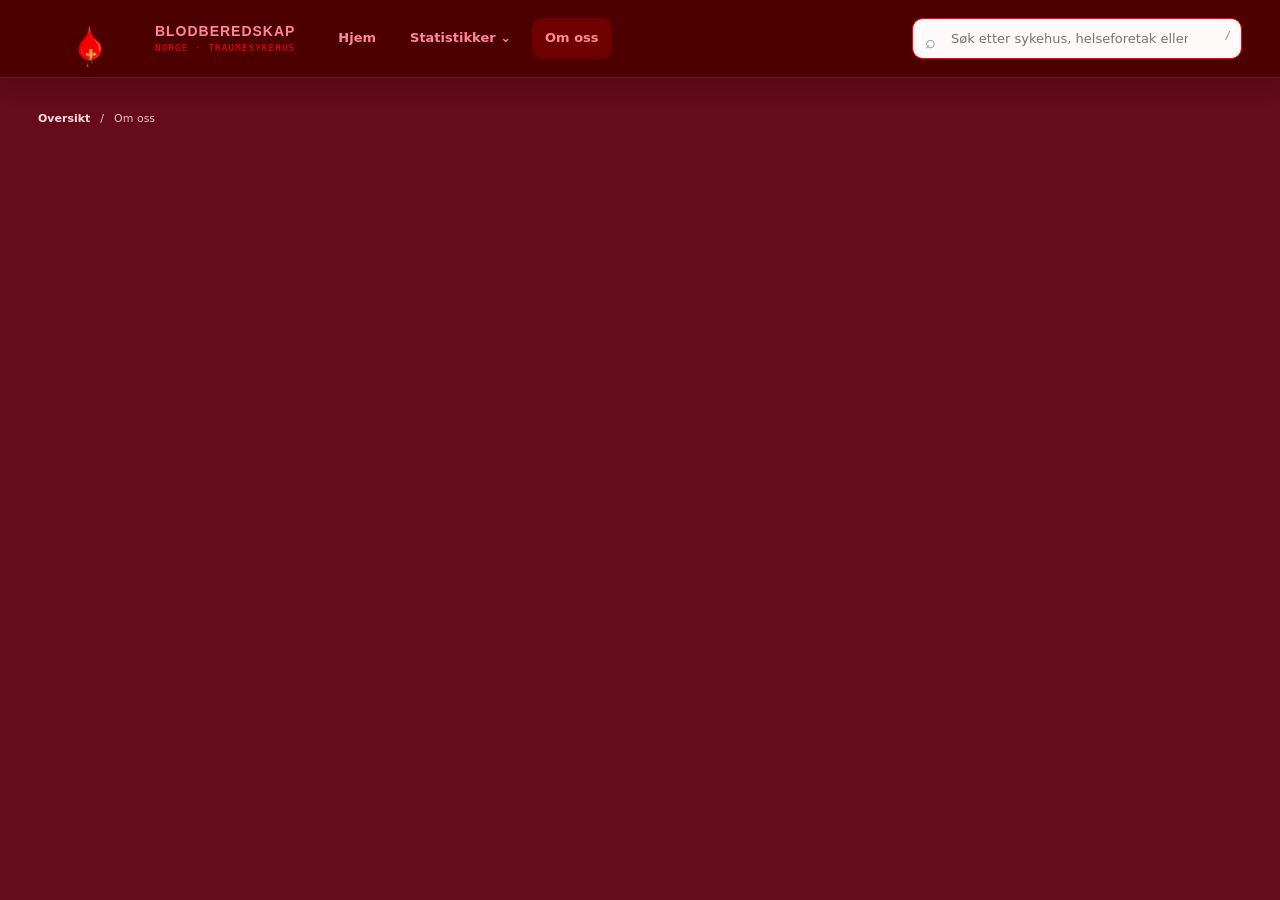
==== about.html @ cb8e4a69 "New dataset format. New dataset entries. Updated dataset values. Removed "local dataset" refrences f" ====
<!doctype html>
<html lang="no">
<head>
  <meta charset="utf-8">
  <meta name="viewport" content="width=device-width, initial-scale=1">
  <meta name="theme-color" content="#31030a">
  <title>Om oss – Blodberedskap Norge</title>
  <link rel="stylesheet" href="./assets/styles.css">
  <link rel="stylesheet" href="./assets/theme-overrides.css">
  <link rel="icon" type="image/png" href="./assets/logo.png">
</head>
<body data-page="about">
  <header id="site-header"></header>
  <main class="page-shell about-shell">
    <div class="breadcrumbs">
      <a href="./">Oversikt</a>
      <span>/</span>
      <span>Om oss</span>
    </div>
    <section class="about-body"></section>
  </main>
  <script src="./assets/app-config.js"></script>
  <script src="./assets/shared-data.js"></script>
  <script src="./assets/common.js"></script>
  <script src="./assets/blood-rain.js"></script>
</body>
</html>
---- assets/styles.css ----
:root {
  color-scheme: light;
  --page-background: #650b1a;
  --banner-background: #4d0000;
  --primary-text-color: #2a171c;
  --card-background: #ffffff;
  --secondary-text-color: #765e63;
  --light-text-color: #ff8799;
  --kpi-note-color: #4c5551;
  --chart-accent-text-color: #640000;
  --muted-on-dark-background: #e7c1c8;
  --accent-color: #a81731;
  --accent-hover-color: #7f1025;
  --accent-soft-background: #ff97af;
  --border-color: #e6cdd2;
  --stable-status-color: #287b5b;
  --stable-status-background: #e7f3ec;
  --warning-status-color: #c68e24;
  --warning-status-background: #fff4d9;
  --critical-status-color: #b51f38;
  --critical-status-background: #fff0f2;
  --surface-shadow: 0 12px 40px rgba(25, 0, 5, 0.12);
  --surface-radius: 20px;
  --map-marker-flash-duration: 20000ms;
  --blood-rain-enabled-background: #bc0000;
  --blood-rain-disabled-background: #7b7f83;
  --banner-divider-color: #5b1c27;
  --banner-shadow: 0 5px 22px rgba(20, 0, 4, 0.22);
  --banner-muted-text-color: #ff0000;
  --banner-hover-background: #6f0000;
  --search-field-background: #fffafa;
  --search-field-border-color: #ff0000;
  --hero-highlight-color: #ff0000;
  --hero-marker-color: #ffb2c0;
  --hero-marker-shadow: 0 0 0 4px rgba(255, 178, 192, 0.16);
  --hero-divider-color: #000000;
  --status-summary-start-background: #fff0f3;
  --status-ready-border-color: #cce4d3;
  --status-ready-background: #edf5ef;
  --status-ready-text-color: #347451;
  --unknown-status-color: #a8b2ad;
  --unknown-status-text-color: #75827b;
  --unknown-status-background: #edf1ee;
  --data-note-background: #fff2f4;
  --data-note-border-color: #e8cbd1;
  --data-note-emphasis-color: #7f1025;
  --minor-info-text-color: #76535b;
  --footer-link-color: #ffdce2;
  --rain-toggle-border-color: #a8a2a4;
  --rain-toggle-active-border-color: #e85b75;
  --rain-toggle-text-color: #ffffff;
  --rain-switch-track-background: rgba(0, 0, 0, 0.24);
  --rain-drop-shadow: drop-shadow(0 4px 5px rgba(30, 0, 5, 0.18));
}
* {
  box-sizing:border-box
}
html {
  scroll-behavior:smooth;
  scroll-padding-top:96px
}
body {
  margin:0;
  background:var(--page-background);
  color:var(--primary-text-color);
  font-family:Inter,ui-sans-serif,system-ui,-apple-system,BlinkMacSystemFont,'Segoe UI',sans-serif;
  font-size:15px;
  line-height:1.55
}
button,input {
  font:inherit
}
button,a {
  -webkit-tap-highlight-color:transparent
}
a {
  color:inherit;
  text-decoration:none
}
button {
  cursor:pointer
}
.page-shell {
  max-width:1500px;
  margin:0 auto;
  padding:32px 38px 48px
}
.site-header {
  height:78px;
  background:rgba(255,255,255,.94);
  border-bottom:1px solid var(--border-color);
  position:sticky;
  top:0;
  z-index:1000;
  backdrop-filter:blur(16px)
}
.nav-inner {
  max-width:1500px;
  height:100%;
  margin:0 auto;
  padding:0 38px;
  display:flex;
  align-items:center;
  gap:30px
}
.brand {
  display:flex;
  align-items:center;
  gap:11px;
  min-width:218px
}
.brand-mark {
  width:37px;
  height:37px;
  display:grid;
  place-items:center;
  background:var(--primary-text-color);
  color:#e9f4ec;
  border-radius:12px;
  font-family:Manrope,sans-serif;
  font-weight:800;
  font-size:20px
}
.brand-name {
  font:800 14px/1.1 Manrope,sans-serif;
  letter-spacing:.07em
}
.brand-sub {
  display:block;
  margin-top:4px;
  color:#81918c;
  font:500 9px/1 ui-monospace,SFMono-Regular,Menlo,monospace;
  letter-spacing:.14em
}
.nav-links {
  display:flex;
  align-items:center;
  gap:8px
}
.nav-link,.nav-button {
  border:0;
  background:transparent;
  color:#536560;
  padding:10px 13px;
  border-radius:10px;
  font-size:13px;
  font-weight:600
}
.nav-link:hover,.nav-button:hover,.nav-link.active {
  background:#edf3ee;
  color:var(--primary-text-color)
}
.nav-dropdown {
  position:relative
}
.nav-menu {
  position:absolute;
  top:calc(100% + 12px);
  left:0;
  width:250px;
  padding:9px;
  background:var(--card-background);
  border:1px solid var(--border-color);
  border-radius:14px;
  box-shadow:var(--surface-shadow);
  z-index:1200
}
.nav-menu a {
  display:flex;
  align-items:center;
  gap:10px;
  padding:10px 11px;
  border-radius:8px;
  font-size:13px;
  color:#42544e
}
.nav-menu a:hover {
  background:#f1f6f1
}
.nav-menu a::before {
  content:'';
  width:6px;
  height:6px;
  border-radius:50%;
  background:#83a493
}
.nav-search-wrap {
  position:relative;
  margin-left:auto;
  width:min(330px,30vw)
}
.nav-search {
  width:100%;
  height:41px;
  border:1px solid var(--border-color);
  border-radius:11px;
  background:#f8faf8;
  padding:0 40px 0 38px;
  outline:none;
  color:var(--primary-text-color);
  font-size:13px
}
.nav-search:focus,.search-input-shell:focus-within {
  border-color:#9db9aa;
  box-shadow:0 0 0 3px rgba(56,125,90,.09)
}
.nav-search-icon {
  position:absolute;
  left:13px;
  top:10px;
  color:#81918c;
  font-size:18px
}
.nav-search-wrap kbd,.search-input-shell kbd {
  position:absolute;
  right:11px;
  top:11px;
  color:#8b9993;
  font:11px ui-monospace,SFMono-Regular,Menlo,monospace
}
.suggestions {
  position:absolute;
  top:calc(100% + 7px);
  left:0;
  right:0;
  background:var(--card-background);
  border:1px solid var(--border-color);
  border-radius:13px;
  box-shadow:0 14px 38px rgba(20,43,42,.13);
  padding:6px;
  z-index:1400;
  max-height:360px;
  overflow:auto
}
.suggestion-item {
  width:100%;
  display:flex;
  text-align:left;
  gap:10px;
  align-items:center;
  border:0;
  background:transparent;
  padding:10px;
  border-radius:9px;
  color:var(--primary-text-color)
}
.suggestion-item:hover,.suggestion-item:focus {
  background:#f0f5f1;
  outline:0
}
.suggestion-icon {
  width:29px;
  height:29px;
  border-radius:9px;
  background:#edf3ee;
  color:#527963;
  display:grid;
  place-items:center;
  flex:none;
  font-size:13px
}
.suggestion-copy {
  display:block;
  min-width:0
}
.suggestion-title {
  display:block;
  font-weight:700;
  font-size:12px
}
.suggestion-sub {
  display:block;
  color:#85918c;
  font-size:11px;
  margin-top:2px
}
.page-shell h1,.page-shell h2,.page-shell h3 {
  font-family:Inter,ui-sans-serif,system-ui,sans-serif;
  letter-spacing:-.035em
}
.hero-row {
  display:flex;
  align-items:flex-end;
  justify-content:space-between;
  gap:28px;
  margin:22px 0 30px
}
.eyebrow {
  display:flex;
  align-items:center;
  gap:8px;
  color:#6f877c;
  font:500 10px/1.2 ui-monospace,SFMono-Regular,Menlo,monospace;
  letter-spacing:.15em
}
.eyebrow-dot {
  width:7px;
  height:7px;
  border-radius:50%;
  background:#3f9874
}
.hero-row h1 {
  font-size:clamp(38px,4vw,56px);
  line-height:1.02;
  font-weight:800;
  margin:14px 0 12px
}
.hero-row h1 em {
  font-style:normal;
  color:#3a8163
}
.hero-copy {
  max-width:620px;
  margin:0;
  color:#71807a;
  font-size:15px;
  line-height:1.7
}
.hero-meta {
  min-width:210px;
  padding:0 0 3px 24px;
  border-left:1px solid var(--border-color);
  margin-bottom:5px
}
.meta-label,.chart-kicker {
  font:500 10px ui-monospace,SFMono-Regular,Menlo,monospace;
  letter-spacing:.12em;
  color:#84938d
}
.status-chip {
  display:inline-flex;
  align-items:center;
  gap:8px;
  border:1px solid #eadcb9;
  background:#fff9ea;
  border-radius:999px;
  padding:7px 11px;
  color:#8d6a20;
  font-size:11px;
  font-weight:700;
  margin:9px 0 6px
}
.status-chip.ready {
  background:#eaf5ed;
  color:#347451;
  border-color:#cce4d3
}
.status-dot {
  width:7px;
  height:7px;
  border-radius:50%;
  background:currentColor
}
.meta-small {
  font-size:10px;
  color:#93a099
}
.kpi-grid {
  display: grid;
  grid-template-columns: repeat(3 ,1fr);
  grid-auto-rows: minmax(min-content, max-content); 
  row-gap: 15px;
  column-gap: 15px;
  margin: 0 0 30px
}
.kpi-card {
  display: flex;
  flex-direction: column;
  background:var(--card-background);
  border:1px solid var(--border-color);
  border-radius:15px;
  padding:17px 19px;
  min-height: max-content;
  height: auto;
  box-shadow:0 3px 16px rgba(31,65,52,.025)
}
.kpi-label {
  font-size:11px;
  font-weight:600;
  color:#74827c
}
.kpi-value {
  font:800 28px/1.3 Manrope,sans-serif;
  letter-spacing:-.04em;
  margin-top:6px;
  white-space: pre-wrap;
  color:var(--primary-text-color)
}
.kpi-note {
  font-size:10px;
  color: var(--kpi-note-color);
  margin-top: auto;
}
.content-grid {
  display:grid;
  grid-template-columns:minmax(0,1.23fr) minmax(390px,.9fr);
  align-items:start;
  gap:22px
}
.dashboard-content {
  min-width:0
}
.section-heading {
  display:flex;
  justify-content:space-between;
  align-items:end;
  gap:16px;
  margin:5px 0 16px
}
.section-heading h2,.map-head h2 {
  font-size:22px;
  font-weight:800;
  margin:7px 0 0
}
.section-note {
  max-width:280px;
  color:#89958f;
  font-size:11px;
  line-height:1.5;
  text-align:right
}
.chart-card {
  background:var(--card-background);
  border:1px solid var(--border-color);
  border-radius:17px;
  padding:20px 22px 17px;
  margin:0 0 14px;
  scroll-margin-top:95px;
  box-shadow:0 3px 14px rgba(28,56,47,.025)
}
.chart-heading {
  display:flex;
  align-items:start;
  justify-content:space-between;
  gap:14px;
  margin-bottom:12px
}
.chart-heading h3 {
  font-size:17px;
  font-weight:800;
  margin:5px 0 3px
}
.chart-heading p {
  font-size:11px;
  color:#89958f;
  margin:0
}
.chart-unit {
  font:500 9px ui-monospace,SFMono-Regular,Menlo,monospace;
  letter-spacing:.1em;
  color: var(--chart-accent-text-color);
  background:#f3f6f3;
  padding:7px 9px;
  border-radius:7px;
  white-space:nowrap
}
.chart-wrap {
  height:215px;
  position:relative
}
.chart-wrap canvas {
  width:100%!important;
  height:100%!important
}
.chart-empty {
  display:none;
  position:absolute;
  inset:0;
  align-items:center;
  justify-content:center;
  flex-direction:column;
  gap:7px;
  color:#96a19b;
  font-size:12px;
  text-align:center;
  padding:30px
}
.chart-empty::before {
  content:'↗';
  font-size:20px;
  color:#b4c2b9
}
.chart-empty.visible {
  display:flex
}
.chart-footnote,.data-note,.source-line {
  font-size:10px;
  color:#8d9a93;
  margin-top:10px
}
.data-note {
  background:#eef3ef;
  border-radius:12px;
  padding:14px 16px;
  margin:16px 0;
  color:#687970;
  line-height:1.6
}
.data-note strong {
  color:#40584d
}
.map-sidebar {
  position:sticky;
  top:96px;
  min-width:0
}
.map-card {
  background:var(--card-background);
  border:1px solid var(--border-color);
  border-radius:18px;
  padding:18px;
  box-shadow:var(--surface-shadow)
}
.map-head {
  display:flex;
  align-items:start;
  justify-content:space-between;
  gap:8px
}
.map-head h2 {
  font-size:20px
}
.map-head p {
  margin:4px 0 0;
  color:#8a9690;
  font-size:11px
}
.hospital-count {
  display:flex;
  align-items:baseline;
  gap:5px;
  padding:7px 10px;
  background:#f0f5f1;
  border-radius:10px;
  color:#567164
}
.hospital-count strong {
  font:800 19px Manrope,sans-serif
}
.hospital-count small {
  font-size:9px;
  color: var(--chart-accent-text-color)
}
.map-search-wrap {
  position:relative;
  margin:15px 0 12px
}
.search-input-shell {
  height:43px;
  display:flex;
  align-items:center;
  position:relative;
  border:1px solid var(--border-color);
  border-radius:11px;
  background:#fbfcfb
}
.search-icon {
  font-size:20px;
  color:#899990;
  margin-left:12px;
  line-height:1
}
.search-input-shell input {
  width:100%;
  height:100%;
  outline:0;
  border:0;
  background:transparent;
  padding:0 36px 0 9px;
  color:var(--primary-text-color);
  font-size:12px
}
.search-input-shell kbd {
  top:13px
}
.map-suggestions {
  top:calc(100% + 5px)
}
.norway-map {
  width:100%;
  height:540px;
  border-radius:12px;
  overflow:hidden;
  background:#e5ebe6;
  z-index:1
}
.leaflet-container {
  font-family:Inter,ui-sans-serif,system-ui,sans-serif
}
.leaflet-control-attribution {
  font-size:8px!important
}
.leaflet-popup-content-wrapper {
  border-radius:13px!important;
  box-shadow:0 12px 30px rgba(22,47,39,.2)!important
}
.leaflet-popup-content {
  margin:14px 16px!important;
  min-width:220px
}
.popup-tag {
  font:500 9px ui-monospace,SFMono-Regular,Menlo,monospace;
  letter-spacing:.1em;
  color:#7c8c83;
  text-transform:uppercase
}
.popup-title {
  font:800 16px Manrope,sans-serif;
  margin:4px 0 2px
}
.popup-sub {
  font-size:10px;
  color:#89958f;
  margin-bottom:10px
}
.popup-stats {
  display:grid;
  grid-template-columns:1fr 1fr;
  gap:7px;
  margin:10px 0
}
.popup-stat {
  background:#f4f7f4;
  border-radius:8px;
  padding:7px
}
.popup-stat b {
  display:block;
  font:700 13px Manrope,sans-serif
}
.popup-stat span {
  display:block;
  font-size:9px;
  color:#839189;
  margin-top:2px
}
.popup-status {
  font-size:10px;
  color:#66776d;
  border-top:1px solid #edf0ec;
  padding-top:8px;
  margin-top:7px
}
.popup-demo {
  color:#ac7c23;
  font-size:9px;
  margin:7px 0
}
.popup-view {
  width:100%;
  height:35px;
  border:0;
  border-radius:8px;
  background:var(--primary-text-color);
  color:white;
  font-size:11px;
  font-weight:700;
  margin-top:10px
}
.popup-view:hover {
  background:#26564a
}
.map-legend {
  display:flex;
  flex-wrap:wrap;
  gap:9px 13px;
  margin:14px 0 4px
}
.map-legend span {
  display:flex;
  align-items:center;
  gap:6px;
  color:#75837c;
  font-size:9px
}
.legend-dot {
  width:8px;
  height:8px;
  border-radius:50%;
  display:inline-block
}
.legend-dot.green {
  background:var(--stable-status-color)
}
.legend-dot.yellow {
  background:var(--warning-status-color)
}
.legend-dot.red {
  background:var(--critical-status-color)
}
.legend-dot.grey {
  background:var(--unknown-status-color)
}
.map-foot {
  font-size:9px;
  color:#a0aaa4;
  margin-top:9px
}
.map-help {
  display:flex;
  gap:10px;
  padding:13px 15px;
  margin-top:10px;
  background:#eef3ef;
  border-radius:12px
}
.map-help p {
  margin:0;
  color: var(--minor-info-text-color);
  font-size:12px;
  line-height:1.5
}
.help-icon {
  display:grid;
  place-items:center;
  width:18px;
  height:18px;
  flex:none;
  border:1px solid #aabdb0;
  border-radius:50%;
  font:600 10px Manrope;
  color:#63816f
}
.site-footer {
  display:flex;
  align-items:center;
  justify-content:space-between;
  gap:12px;
  border-top:1px solid var(--border-color);
  padding-top:19px;
  margin-top:35px;
  color:#93a099;
  font-size:10px
}
.site-footer span:first-child {
  font-weight:700;
  color:#64766c
}
.site-footer a {
  color:#60786b;
  font-weight:600
}
.site-footer a:hover {
  text-decoration:underline
}
.sr-only {
  position:absolute;
  width:1px;
  height:1px;
  padding:0;
  margin:-1px;
  overflow:hidden;
  clip:rect(0,0,0,0);
  white-space:nowrap;
  border:0
}
/* Hospital view */
.hospital-shell {
  padding-top:24px
}
.breadcrumbs {
  display:flex;
  gap:10px;
  align-items:center;
  color:#9aa59f;
  font-size:11px;
  margin:0 0 22px
}
.breadcrumbs a {
  color:#60786b;
  font-weight:600
}
.hospital-hero {
  display:flex;
  align-items:flex-end;
  justify-content:space-between;
  gap:18px;
  margin-bottom:23px
}
.hospital-hero h1 {
  font-size:clamp(34px,4vw,48px);
  line-height:1.05;
  margin:10px 0 10px
}
.hospital-hero .hero-copy {
  font-size:13px
}
.risk-pill {
  display:inline-flex;
  align-items:center;
  gap:8px;
  padding:9px 13px;
  border-radius:999px;
  font-size:11px;
  font-weight:700;
  white-space:nowrap;
  margin-bottom:8px
}
.risk-green {
  color:var(--stable-status-color);
  background:var(--stable-status-background)
}
.risk-yellow {
  color:var(--warning-status-color);
  background:var(--warning-status-background)
}
.risk-red {
  color:var(--critical-status-color);
  background:var(--critical-status-background)
}
.risk-unknown {
  color:var(--unknown-status-text-color);
  background:var(--unknown-status-background)
}
.risk-red .status-dot {
  background:var(--critical-status-color)
}
.risk-yellow .status-dot {
  background:var(--warning-status-color)
}
.risk-green .status-dot {
  background:var(--stable-status-color)
}
.risk-unknown .status-dot {
  background:var(--unknown-status-color)
}
.demo-banner {
  border:1px solid #f0dfb7;
  background:#fff8e8;
  color:#92702b;
  padding:11px 14px;
  border-radius:10px;
  font-size:11px;
  margin:0 0 15px
}
.hospital-kpis {
  margin-top:0
}
.hospital-context-grid {
  display:grid;
  grid-template-columns:1fr 1fr;
  gap:14px;
  margin:0 0 30px
}
.context-card {
  padding:19px 20px;
  border-radius:15px;
  border:1px solid var(--border-color);
  background:var(--card-background)
}
.context-card h3 {
  font-size:18px;
  margin:7px 0 4px
}
.context-card p {
  color:#84918a;
  font-size:11px;
  margin:0
}
.hospital-stat-heading {
  margin-top:7px
}
.recruitment-explainer {
  padding:16px 18px;
  background:#f5f8f5;
  border-radius:10px;
  color:#687a70;
  font-size:12px
}
.source-line {
  padding:12px 0;
  border-top:1px solid var(--border-color)
}
.about-shell {
  min-height:calc(100vh - 150px)
}
.about-body {
  min-height:65vh;
  background:transparent
}
@media(max-width:1100px) {
  .content-grid {
    grid-template-columns:minmax(0,1fr) minmax(340px,.82fr);
    gap:15px
  }
  .norway-map {
    height:500px
  }
  .nav-inner {
    gap:14px
  }
  .brand {
    min-width:175px
  }
  .page-shell {
    padding-left:24px;
    padding-right:24px
  }
  .nav-inner {
    padding:0 24px
  }
}
@media(max-width:850px) {
  .content-grid {
    grid-template-columns:1fr
  }
  .map-sidebar {
    position:relative;
    top:auto;
    grid-row:1
  }
  .norway-map {
    height:430px
  }
  .dashboard-content {
    grid-row:2
  }
  .nav-search-wrap {
    width:min(250px,32vw)
  }
  .nav-links {
    gap:0
  }
  .brand {
    min-width:auto
  }
  .brand-sub {
    display:none
  }
}
@media(max-width:620px) {
  .site-header {
    height:auto;
    min-height:70px
  }
  .nav-inner {
    flex-wrap:wrap;
    padding:12px 17px;
    gap:8px 14px
  }
  .brand {
    flex:1
  }
  .nav-links {
    order:3;
    width:100%;
    justify-content:flex-start
  }
  .nav-link,.nav-button {
    padding:7px 10px;
    font-size:12px
  }
  .nav-search-wrap {
    width:calc(100% - 0px);
    order:2;
    margin-left:0
  }
  .page-shell {
    padding:22px 16px 35px
  }
  .hero-row {
    display:block;
    margin-top:5px
  }
  .hero-meta {
    border-left:0;
    border-top:1px solid var(--border-color);
    padding:12px 0 0;
    margin-top:20px
  }
  .kpi-grid {
    grid-template-columns:1fr 1fr;
    gap:9px
  }
  .kpi-card {
    padding:13px;
    min-height:100px
  }
  .kpi-value {
    font-size:23px
  }
  .content-grid {
    gap:13px
  }
  .map-card {
    padding:13px
  }
  .norway-map {
    height:380px
  }
  .section-heading {
    display:block
  }
  .section-note {
    text-align:left;
    margin-top:8px
  }
  .chart-card {
    padding:16px 14px
  }
  .chart-wrap {
    height:190px
  }
  .chart-heading h3 {
    font-size:15px
  }
  .chart-unit {
    font-size:8px;
    padding:6px
  }
  .hospital-hero {
    display:block
  }
  .hospital-hero .risk-pill {
    margin-top:8px
  }
  .hospital-context-grid {
    grid-template-columns:1fr
  }
  .site-footer {
    align-items:flex-start;
    flex-direction:column
  }
  .hospital-kpis {
    margin-top:0
  }
}
/* Provenance and independent report data sources */
.chart-source {
  font-size:9px;
  line-height:1.5;
  color:#85938b;
  margin-top:8px;
  padding-top:7px;
  border-top:1px dashed #e7ece7
}
.source-panel {
  margin:26px 0 8px;
  scroll-margin-top:95px
}
.source-grid {
  display:grid;
  grid-template-columns:repeat(3,minmax(0,1fr));
  gap:11px
}
.source-card {
  background:var(--card-background);
  border:1px solid var(--border-color);
  border-radius:14px;
  padding:15px;
  min-width:0
}
.source-card-top {
  display:flex;
  align-items:center;
  gap:10px
}
.source-card strong {
  font-size:11px;
  color:var(--primary-text-color)
}
.source-card p {
  font-size:10px;
  line-height:1.6;
  color:#7d8a83;
  margin:12px 0
}
.source-card a {
  font-size:10px;
  font-weight:700;
  color:#537662
}
.source-mark {
  width:30px;
  height:30px;
  display:grid;
  place-items:center;
  border-radius:9px;
  flex:none;
  font:800 11px Manrope,sans-serif
}
.hapi-mark {
  background:#eaf2f6;
  color:#517589
}
.dmp-mark {
  background:#e9f3eb;
  color:#397b58
}
.hdir-mark {
  background:#f5f0e6;
  color:#987638
}
.source-status {
  font-size:9px;
  color:#7e8b84;
  margin-top:3px;
  line-height:1.4
}
.source-caveat {
  font-size:10px;
  line-height:1.65;
  color:#839088;
  margin:12px 2px 0
}
.source-card code {
  font-size:9px;
  background:#f1f4f1;
  padding:2px 4px;
  border-radius:4px
}
@media(max-width:850px) {
  .source-grid {
    grid-template-columns:1fr 1fr
  }
}
@media(max-width:620px) {
  .source-grid {
    grid-template-columns:1fr
  }
}
/* Local-data version: status and flashing map markers */
.brand-logo {
  width:46px;
  height:38px;
  object-fit:contain;
  display:block;
  flex:none;
  border-radius:7px
}
.brand-name {
  display:block
}
.national-risk-summary {
  display:flex;
  align-items:center;
  justify-content:space-between;
  gap:18px;
  margin:16px 0 22px;
  padding:15px 18px;
  border:1px solid var(--border-color);
  border-radius:14px;
  background:#fff
}
.national-risk-summary strong {
  display:block;
  font:800 19px Manrope,sans-serif;
  color:var(--primary-text-color);
  margin-top:3px
}
.national-risk-summary p {
  margin:0;
  color:#7c8a82;
  font-size:11px;
  text-align:right;
  max-width:65%
}
.source-grid-single {
  grid-template-columns:minmax(0,1fr)
}
.local-mark {
  background:#eef3ef;
  color:#416d58;
  font-size:9px;
  letter-spacing:.04em
}
.hospital-marker-icon {
  background:transparent!important;
  border:0!important
}
.map-dot-wrap {
  width:24px;
  height:24px;
  display:grid;
  place-items:center;
  background:transparent
}
.map-dot {
  display:block;
  width:12px;
  height:12px;
  border:2px solid #fff;
  border-radius:50%;
  box-shadow:0 1px 5px rgba(0,0,0,.38);
  transition:transform .16s ease,filter .16s ease,opacity .16s ease
}
.map-dot.green {
  background:var(--stable-status-color)
}
.map-dot.yellow {
  background:var(--warning-status-color)
}
.map-dot.red {
  background:var(--critical-status-color)
}
.map-dot.unknown {
  background:var(--unknown-status-color)
}
.popup-beredskap {
  display:flex;
  align-items:center;
  justify-content:space-between;
  gap:10px;
  margin-top:8px;
  padding:9px 10px;
  border-radius:8px;
  background:#f0f5f1;
  color:#52675b;
  font-size:10px
}
.popup-beredskap strong {
  font:800 12px Manrope,sans-serif;
  color:#203b30
}
.beredskaps-card h3 {
  font-size:22px
}
.recruitment-chart-wrap {
  height:540px
}
@media(max-width:620px) {
  .national-risk-summary {
    display:block
  }
  .national-risk-summary p {
    text-align:left;
    max-width:none;
    margin-top:6px
  }
  .recruitment-chart-wrap {
    height:600px
  }
}
/* Blood unit display: source values are blodenheter; litres are derived at 0.45 L per unit. */
.kpi-value.kpi-blood-value {
  font-size:clamp(14px,1.35vw,20px);
  letter-spacing:-.025em;
  overflow-wrap:anywhere;
  line-height:1.45
}
.popup-stat b {
  overflow-wrap:anywhere;
  font-size:12px
}
.popup-stat span {
  line-height:1.35
}

/* Health-trust reporting and the combined recruitment comparison control. */
.chart-unit-control {
  display:inline-flex;
  align-items:center;
  flex:0 0 auto
}
.chart-unit-select {
  appearance:auto;
  border:1px solid var(--border-color);
  border-radius:7px;
  padding:7px 26px 7px 9px;
  background:#f3f6f3;
  color:var(--chart-accent-text-color);
  font:600 10px ui-monospace,SFMono-Regular,Menlo,monospace;
  letter-spacing:.06em;
  cursor:pointer
}
.hospital-list-card {
  margin:0 0 20px;
  padding:17px 20px 15px;
  border:1px solid var(--border-color);
  border-radius:15px;
  background:var(--card-background)
}
.hospital-list-heading {
  display:flex;
  align-items:center;
  justify-content:space-between;
  gap:12px;
  margin-bottom:12px
}
.hospital-list-heading h2 {
  font-size:17px;
  margin:5px 0 0
}
.hospital-list-count {
  display:flex;
  flex-direction:column;
  align-items:flex-end;
  color:#77867d
}
.hospital-list-count strong {
  font:800 20px Manrope,sans-serif;
  color:var(--primary-text-color)
}
.hospital-list-count small {
  font-size:9px
}
.hospital-list {
  display:flex;
  flex-wrap:wrap;
  gap:8px;
  list-style:none;
  padding:0;
  margin:0
}
.hospital-list li {
  display:flex;
  flex-direction:column;
  gap:3px;
  min-width:180px;
  max-width:100%;
  padding:9px 11px;
  border:1px solid #e8ede8;
  border-radius:9px;
  background:#f8faf8
}
.hospital-list a {
  color:var(--primary-text-color);
  font-size:11px;
  font-weight:700;
  text-decoration:none
}
.hospital-list a:hover {
  text-decoration:underline
}
.hospital-list li span {
  color:#8a9890;
  font-size:9px
}
.reporting-source-notice {
  display:flex;
  flex-direction:column;
  gap:3px;
  margin:8px 0;
  padding:9px 10px;
  border-left:3px solid #a46a22;
  border-radius:6px;
  background:#fff6e7;
  color:#79501d;
  font-size:10px;
  line-height:1.4
}
.reporting-source-notice strong {
  font-size:10px;
  font-weight:800
}
.profile-type-label {
  display:inline-block;
  max-width:760px;
  margin:5px 0 0;
  color:#79501d;
  font-size:11px;
  font-weight:700;
  line-height:1.45
}
@media(max-width:620px) {
  .chart-unit-select {
    padding:6px 20px 6px 7px;
    font-size:9px
  }
  .hospital-list-card {
    padding:14px
  }
  .hospital-list li {
    min-width:100%
  }
}
---- assets/theme-overrides.css ----
html,
body {
  background: var(--page-background);
  color: var(--light-text-color);
}
.site-header {
  background: var(--banner-background);
  border-bottom: 1px solid var(--banner-divider-color);
  box-shadow: var(--banner-shadow);
}
.brand-name,
.nav-link,
.nav-button {
  color: var(--light-text-color);
}
.brand-sub {
  color: var(--banner-muted-text-color);
}
.nav-link:hover,
.nav-button:hover,
.nav-link.active {
  background: var(--banner-hover-background);
  color: var(--light-text-color);
}
.nav-menu,
.suggestions {
  background: var(--card-background);
  border-color: var(--border-color);
}
.nav-menu a,
.suggestion-item {
  color: var(--primary-text-color);
}
.nav-menu a:hover,
.suggestion-item:hover,
.suggestion-item:focus {
  background: var(--accent-soft-background);
}
.suggestion-icon {
  background: var(--accent-soft-background);
  color: var(--accent-color);
}
.nav-search {
  background: var(--search-field-background);
  color: var(--primary-text-color);
  border-color: var(--search-field-border-color);
}
.hero-row h1,
.section-heading h2,
.map-head h2,
.hospital-hero h1,
.breadcrumbs,
.site-footer {
  color: var(--light-text-color);
}
.hero-row h1 em,
.eyebrow,
.chart-kicker {
  color: var(--hero-highlight-color);
}
.eyebrow-dot {
  background: var(--hero-marker-color);
  box-shadow: var(--hero-marker-shadow);
}
.hero-copy,
.section-note,
.breadcrumbs span {
  color: var(--muted-on-dark-background);
}
.hero-meta {
  border-left-color: var(--hero-divider-color);
}
.meta-label {
  color: var(--hero-highlight-color);
}
.kpi-card,
.chart-card,
.map-card,
.context-card,
.national-risk-summary,
.source-card {
  background: var(--card-background);
  color: var(--primary-text-color);
  border-color: var(--border-color);
}
.kpi-label,
.chart-heading p,
.chart-footnote,
.context-card p,
.national-risk-summary p,
.popup-sub,
.popup-stat span,
.popup-status {
  color: var(--secondary-text-color);
}
.kpi-value,
.context-card h3,
.national-risk-summary strong,
.chart-heading h3,
.map-head h2 {
  color: var(--primary-text-color);
}
.kpi-value {
  overflow-wrap: anywhere;
}
.chart-unit,
.hospital-count,
.recruitment-explainer {
  background: var(--accent-soft-background);
  color: var(--accent-color);
}
.chart-unit {
  border: 1px solid var(--border-color);
}
.national-risk-summary {
  border-left: 4px solid var(--accent-color);
  background: linear-gradient(100deg, var(--status-summary-start-background) 0%, var(--card-background) 75%);
}
.context-card {
  border-radius: 15px;
  box-shadow: 0 5px 18px rgba(25, 0, 5, 0.10);
}
.context-card h3 {
  overflow-wrap: anywhere;
}
.status-chip {
  border-color: var(--status-ready-border-color);
  background: var(--status-summary-start-background);
  color: var(--accent-color);
}
.status-chip.ready {
  border-color: var(--status-ready-border-color);
  background: var(--status-ready-background);
  color: var(--status-ready-text-color);
}
.data-note {
  background: var(--data-note-background);
  border: 1px solid var(--data-note-border-color);
  color: var(--data-note-text-color);
}
.data-note strong {
  color: var(--data-note-emphasis-color);
}
.site-footer {
  border-top-color: var(--hero-divider-color);
}
.site-footer a,
.site-footer span:first-child {
  color: var(--footer-link-color);
}
.breadcrumbs a {
  color: var(--footer-link-color);
}
.hero-meta .blood-rain-control,
.hospital-hero-controls {
  display: flex;
  flex-direction: column;
  align-items: flex-start;
  gap: 7px;
}
.blood-rain-control-label {
  color: var(--hero-highlight-color);
  font: 600 10px 'DM Mono', monospace;
  letter-spacing: 0.12em;
  text-transform: uppercase;
}
.blood-rain-toggle {
  display: inline-flex;
  align-items: center;
  gap: 10px;
  min-height: 40px;
  padding: 6px 12px 6px 7px;
  border: 1px solid var(--rain-toggle-border-color);
  border-radius: 999px;
  background: var(--blood-rain-disabled-background);
  color: var(--rain-toggle-text-color);
  font-size: 12px;
  font-weight: 800;
  transition: background-color 160ms ease, border-color 160ms ease;
}
.blood-rain-toggle.is-enabled {
  border-color: var(--rain-toggle-active-border-color);
  background: var(--blood-rain-enabled-background);
}
.blood-rain-toggle:disabled {
  cursor: not-allowed;
  opacity: 0.55;
}
.blood-rain-switch-track {
  display: inline-flex;
  align-items: center;
  width: 34px;
  height: 20px;
  padding: 2px;
  border-radius: 999px;
  background: var(--rain-switch-track-background);
}
.blood-rain-switch-thumb {
  display: block;
  width: 16px;
  height: 16px;
  border-radius: 50%;
  background: var(--rain-toggle-text-color);
  transform: translateX(0);
  transition: transform 160ms ease;
}
.blood-rain-toggle.is-enabled .blood-rain-switch-thumb {
  transform: translateX(14px);
}
.blood-rain-layer {
  position: fixed;
  z-index: 900;
  inset: 0;
  overflow: hidden;
  pointer-events: none;
}
.blood-rain-drop {
  position: absolute;
  top: 0;
  height: auto;
  max-height: 130px;
  object-fit: contain;
  opacity: 0;
  user-select: none;
  pointer-events: none;
  filter: var(--rain-drop-shadow);
  animation: blood-drop-fall var(--drop-fall-duration) linear forwards;
}
@keyframes blood-drop-fall {
  0% {
    transform: translate3d(0, -125%, 0) rotate(var(--drop-rotation));
    opacity: 0;
  }
  8% {
    opacity: 0.88;
  }
  90% {
    opacity: 0.88;
  }
  100% {
    transform: translate3d(0, calc(100vh + 130%), 0) rotate(var(--drop-rotation));
    opacity: 0;
  }
}
.map-dot.is-flashing {
  animation: independent-marker-flash var(--map-marker-flash-duration) ease-in-out 1;
}
@keyframes independent-marker-flash {
  0%, 100% { opacity: 1; transform: scale(1); filter: brightness(1); }
  12% { opacity: 0.24; transform: scale(1.7); filter: brightness(1.35); }
  24% { opacity: 1; transform: scale(1); filter: brightness(1); }
  36% { opacity: 0.30; transform: scale(1.55); filter: brightness(1.3); }
  48% { opacity: 1; transform: scale(1); filter: brightness(1); }
  60% { opacity: 0.35; transform: scale(1.45); filter: brightness(1.25); }
  72% { opacity: 1; transform: scale(1); filter: brightness(1); }
  84% { opacity: 0.42; transform: scale(1.3); filter: brightness(1.15); }
}
@media (max-width: 620px) {
  .hero-meta {
    border-left: 0;
    border-top: 1px solid var(--hero-divider-color);
    padding: 14px 0 0;
  }
  .hospital-hero-controls {
    margin-top: 12px;
  }
}
@media (prefers-reduced-motion: reduce) {
  .blood-rain-drop,
  .map-dot.is-flashing {
    animation: none !important;
  }
  .blood-rain-toggle,
  .blood-rain-switch-thumb {
    transition: none;
  }
}

.kpi-grid {
  grid-template-columns: repeat(3, minmax(0, 1fr));
}
.national-context-grid {
  display: grid;
  grid-template-columns: repeat(2, minmax(0, 1fr));
  gap: 14px;
  margin: 0 0 28px;
}
.national-context-grid .context-card h3 {
  font-size: 17px;
  line-height: 1.45;
}
.hospital-context-grid {
  grid-template-columns: repeat(2, minmax(0, 1fr));
}
.hospital-context-grid .context-card h3 {
  font-size: 17px;
  line-height: 1.45;
}
.profile-type-label {
  margin: 0;
  color: var(--muted-on-dark-background);
  font-size: 10px;
  font-weight: 700;
  letter-spacing: 0.08em;
  text-transform: uppercase;
}
.hospital-hero-controls {
  align-items: flex-end;
  min-width: 190px;
}
@media (max-width: 1100px) {
  .kpi-grid {
    grid-template-columns: repeat(3, minmax(0, 1fr));
  }
}
@media (max-width: 850px) {
  .hospital-hero-controls {
    align-items: flex-start;
  }
}
@media (max-width: 620px) {
  .kpi-grid {
    grid-template-columns: repeat(2, minmax(0, 1fr));
  }
  .national-context-grid,
  .hospital-context-grid {
    grid-template-columns: 1fr;
  }
  .hospital-hero-controls {
    align-items: flex-start;
  }
}

.brand-logo {
  width: 106px;
  height: 58px;
  object-fit: contain;
  display: block;
  flex: none;
  border-radius: 7px;
}
.recruitment-chart-wrap {
  height: 468px;
}
@media (max-width: 620px) {
  .brand-logo {
    width: 90px;
    height: 50px;
  }
}
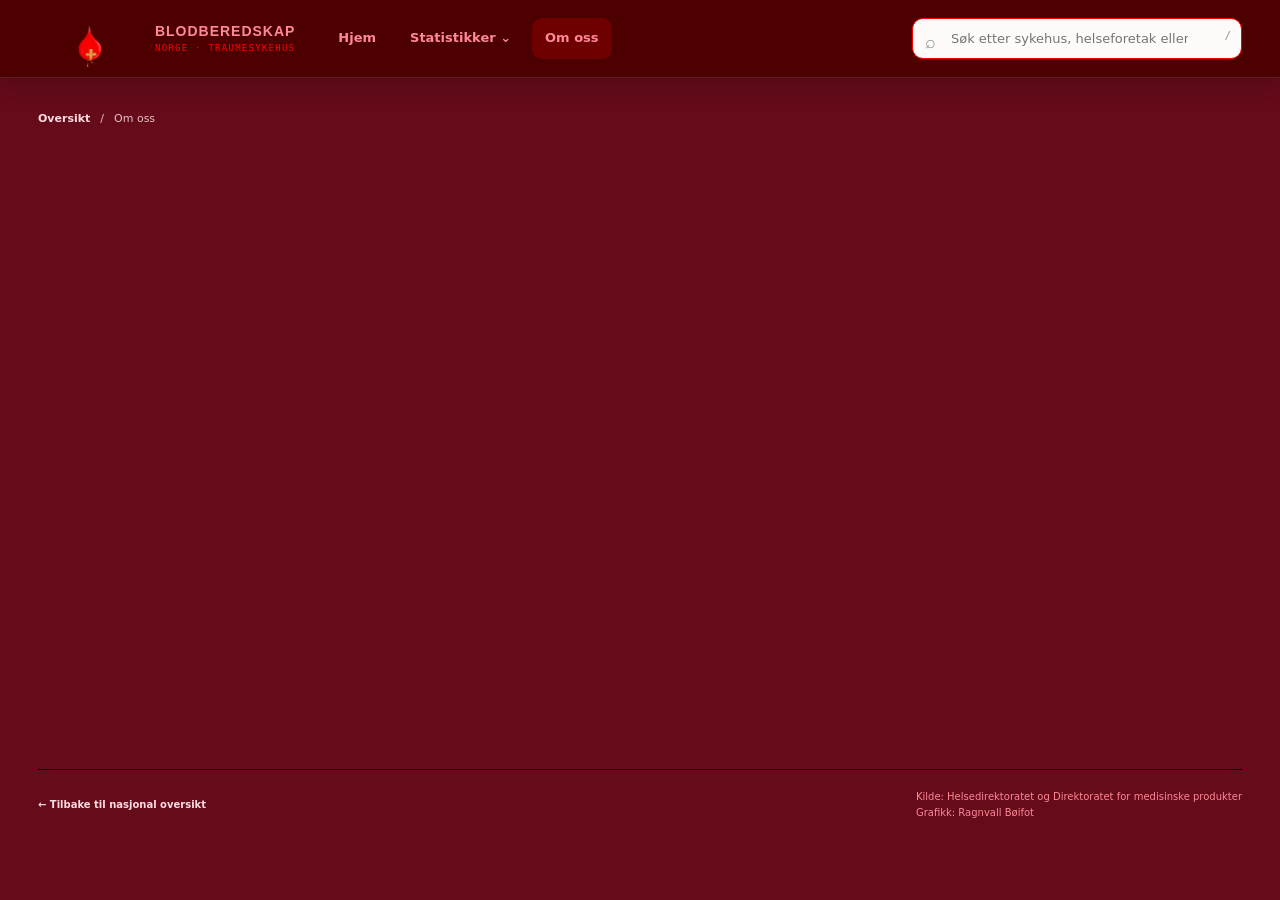
==== commit 20720f53: "Added credits Made clear who reported notes" ====
--- a/about.html
+++ b/about.html
@@ -18,6 +18,9 @@
       <span>Om oss</span>
     </div>
     <section class="about-body"></section>
+  <footer class="site-footer">
+    <a href="./">← Tilbake til nasjonal oversikt</a><span>Kilde: Helsedirektoratet og Direktoratet for medisinske produkter<br>Grafikk: Ragnvall Bøifot</span>
+  </footer>
   </main>
   <script src="./assets/app-config.js"></script>
   <script src="./assets/shared-data.js"></script>
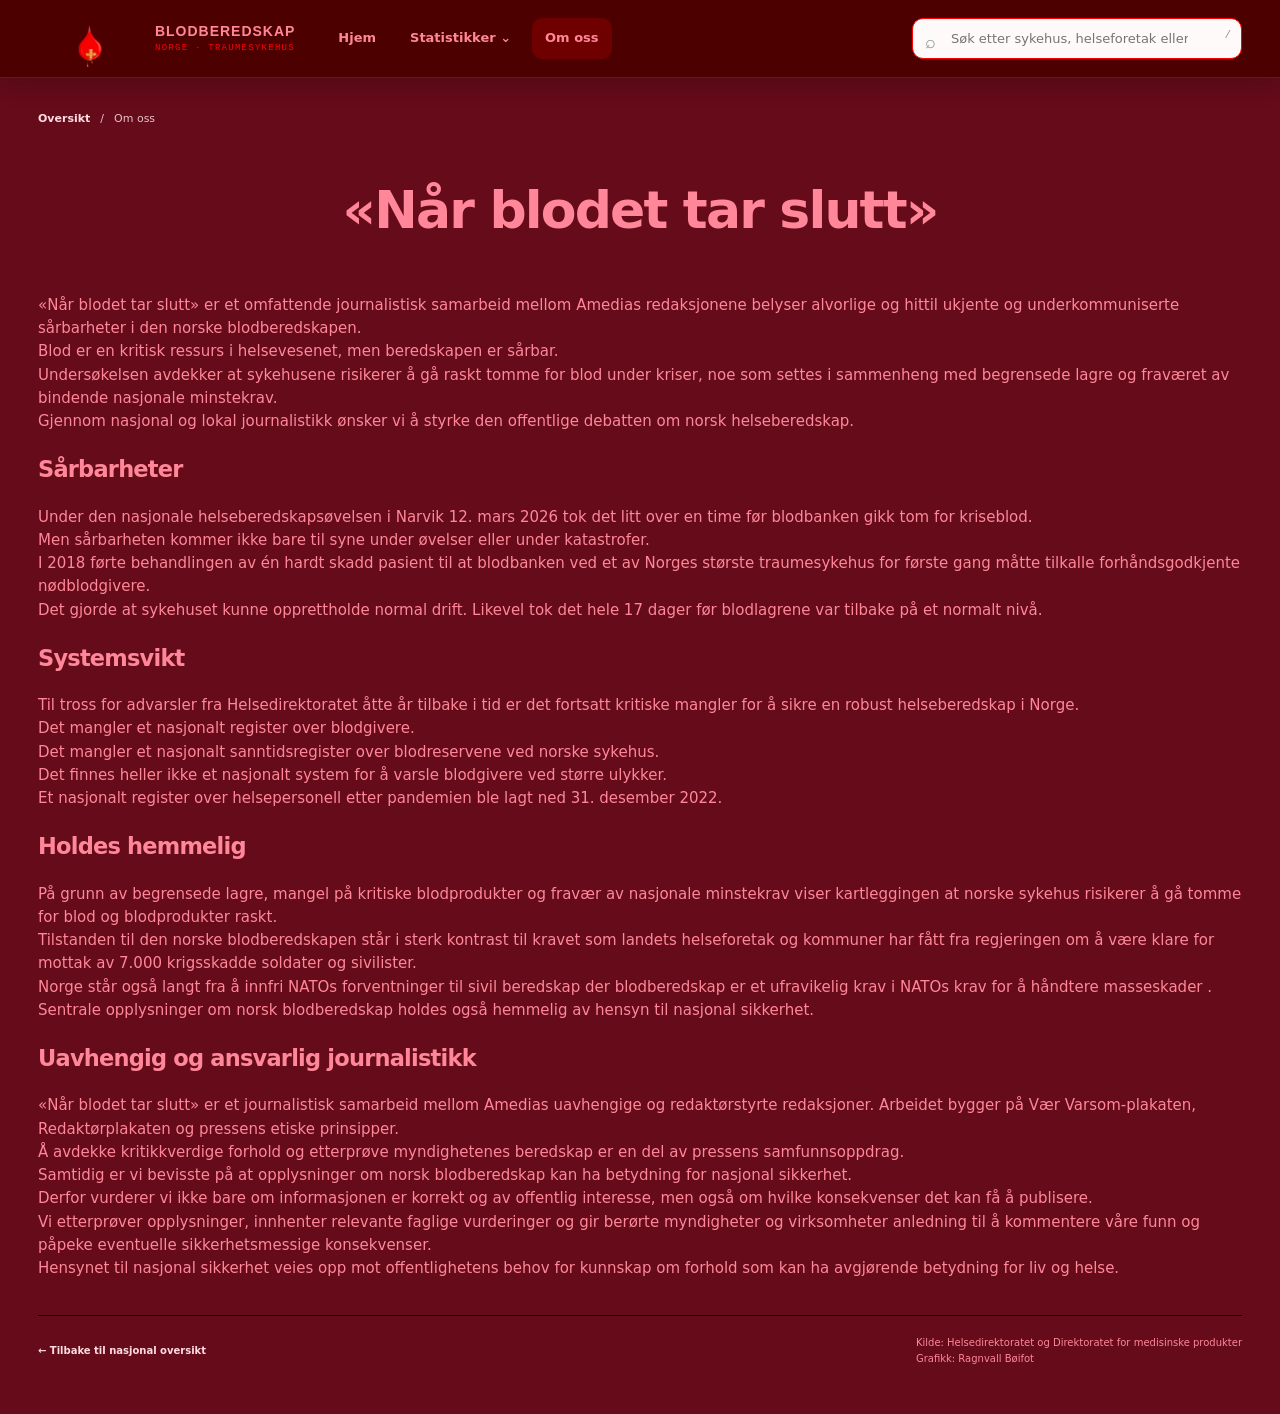
==== commit 9e1baf6e: "Made about.html actually say something Changed the beredskapsnotat on the index of Norway" ====
--- a/about.html
+++ b/about.html
@@ -17,7 +17,46 @@
       <span>/</span>
       <span>Om oss</span>
     </div>
-    <section class="about-body"></section>
+    <section class="about-body">
+      <h1 class="about-title">«Når blodet tar slutt»</h1>
+      <p class="about-text">
+        «Når blodet tar slutt» er et omfattende journalistisk samarbeid mellom Amedias redaksjonene belyser alvorlige og hittil ukjente og underkommuniserte sårbarheter i den norske blodberedskapen.
+        <br>Blod er en kritisk ressurs i helsevesenet, men beredskapen er sårbar.
+        <br>Undersøkelsen avdekker at sykehusene risikerer å gå raskt tomme for blod under kriser, noe som settes i sammenheng med begrensede lagre og fraværet av bindende nasjonale minstekrav.
+        <br>Gjennom nasjonal og lokal journalistikk ønsker vi å styrke den offentlige debatten om norsk helseberedskap.
+      </p>
+      <h1 class="about-chapter">Sårbarheter</h1>
+      <p class="about-text">
+        Under den nasjonale helseberedskapsøvelsen i Narvik 12. mars 2026 tok det litt over en time før blodbanken gikk tom for kriseblod.
+        <br>Men sårbarheten kommer ikke bare til syne under øvelser eller under katastrofer.
+        <br>I 2018 førte behandlingen av én hardt skadd pasient til at blodbanken ved et av Norges største traumesykehus for første gang måtte tilkalle forhåndsgodkjente nødblodgivere.
+        <br>Det gjorde at sykehuset kunne opprettholde normal drift. Likevel tok det hele 17 dager før blodlagrene var tilbake på et normalt nivå.
+      </p>
+      <h1 class="about-chapter">Systemsvikt</h1>
+      <p class="about-text">
+        Til tross for advarsler fra Helsedirektoratet åtte år tilbake i tid er det fortsatt kritiske mangler for å sikre en robust helseberedskap i Norge.
+        <br>Det mangler et nasjonalt register over blodgivere.
+        <br>Det mangler et nasjonalt sanntidsregister over blodreservene ved norske sykehus.
+        <br>Det finnes heller ikke et nasjonalt system for å varsle blodgivere ved større ulykker.
+        <br>Et nasjonalt register over helsepersonell etter pandemien ble lagt ned 31. desember 2022.
+      </p>
+      <h1 class="about-chapter">Holdes hemmelig </h1>
+      <p class="about-text">
+        På grunn av begrensede lagre, mangel på kritiske blodprodukter og fravær av nasjonale minstekrav viser kartleggingen at norske sykehus risikerer å gå tomme for blod og blodprodukter raskt. 
+        <br>Tilstanden til den norske blodberedskapen står i sterk kontrast til kravet som landets helseforetak og kommuner har fått fra regjeringen om å være klare for mottak av 7.000 krigsskadde soldater og sivilister.
+        <br>Norge står også langt fra å innfri NATOs forventninger til sivil beredskap der blodberedskap er et ufravikelig krav i NATOs krav for å håndtere masseskader .
+        <br>Sentrale opplysninger om norsk blodberedskap holdes også hemmelig av hensyn til nasjonal sikkerhet.
+      </p>
+      <h1 class="about-chapter">Uavhengig og ansvarlig journalistikk</h1>
+      <p class="about-text">
+        «Når blodet tar slutt» er et journalistisk samarbeid mellom Amedias uavhengige og redaktørstyrte redaksjoner. Arbeidet bygger på Vær Varsom-plakaten, Redaktørplakaten og pressens etiske prinsipper.
+        <br>Å avdekke kritikkverdige forhold og etterprøve myndighetenes beredskap er en del av pressens samfunnsoppdrag.
+        <br>Samtidig er vi bevisste på at opplysninger om norsk blodberedskap kan ha betydning for nasjonal sikkerhet.
+        <br>Derfor vurderer vi ikke bare om informasjonen er korrekt og av offentlig interesse, men også om hvilke konsekvenser det kan få å publisere.
+        <br>Vi etterprøver opplysninger, innhenter relevante faglige vurderinger og gir berørte myndigheter og virksomheter anledning til å kommentere våre funn og påpeke eventuelle sikkerhetsmessige konsekvenser.
+        <br>Hensynet til nasjonal sikkerhet veies opp mot offentlighetens behov for kunnskap om forhold som kan ha avgjørende betydning for liv og helse.
+      </p>
+    </section>
   <footer class="site-footer">
     <a href="./">← Tilbake til nasjonal oversikt</a><span>Kilde: Helsedirektoratet og Direktoratet for medisinske produkter<br>Grafikk: Ragnvall Bøifot</span>
   </footer>
--- a/assets/styles.css
+++ b/assets/styles.css
@@ -80,6 +80,10 @@
 button {
   cursor:pointer
 }
+.about-title {
+  font-size: 52px;
+  text-align: center;
+}
 .page-shell {
   max-width:1500px;
   margin:0 auto;
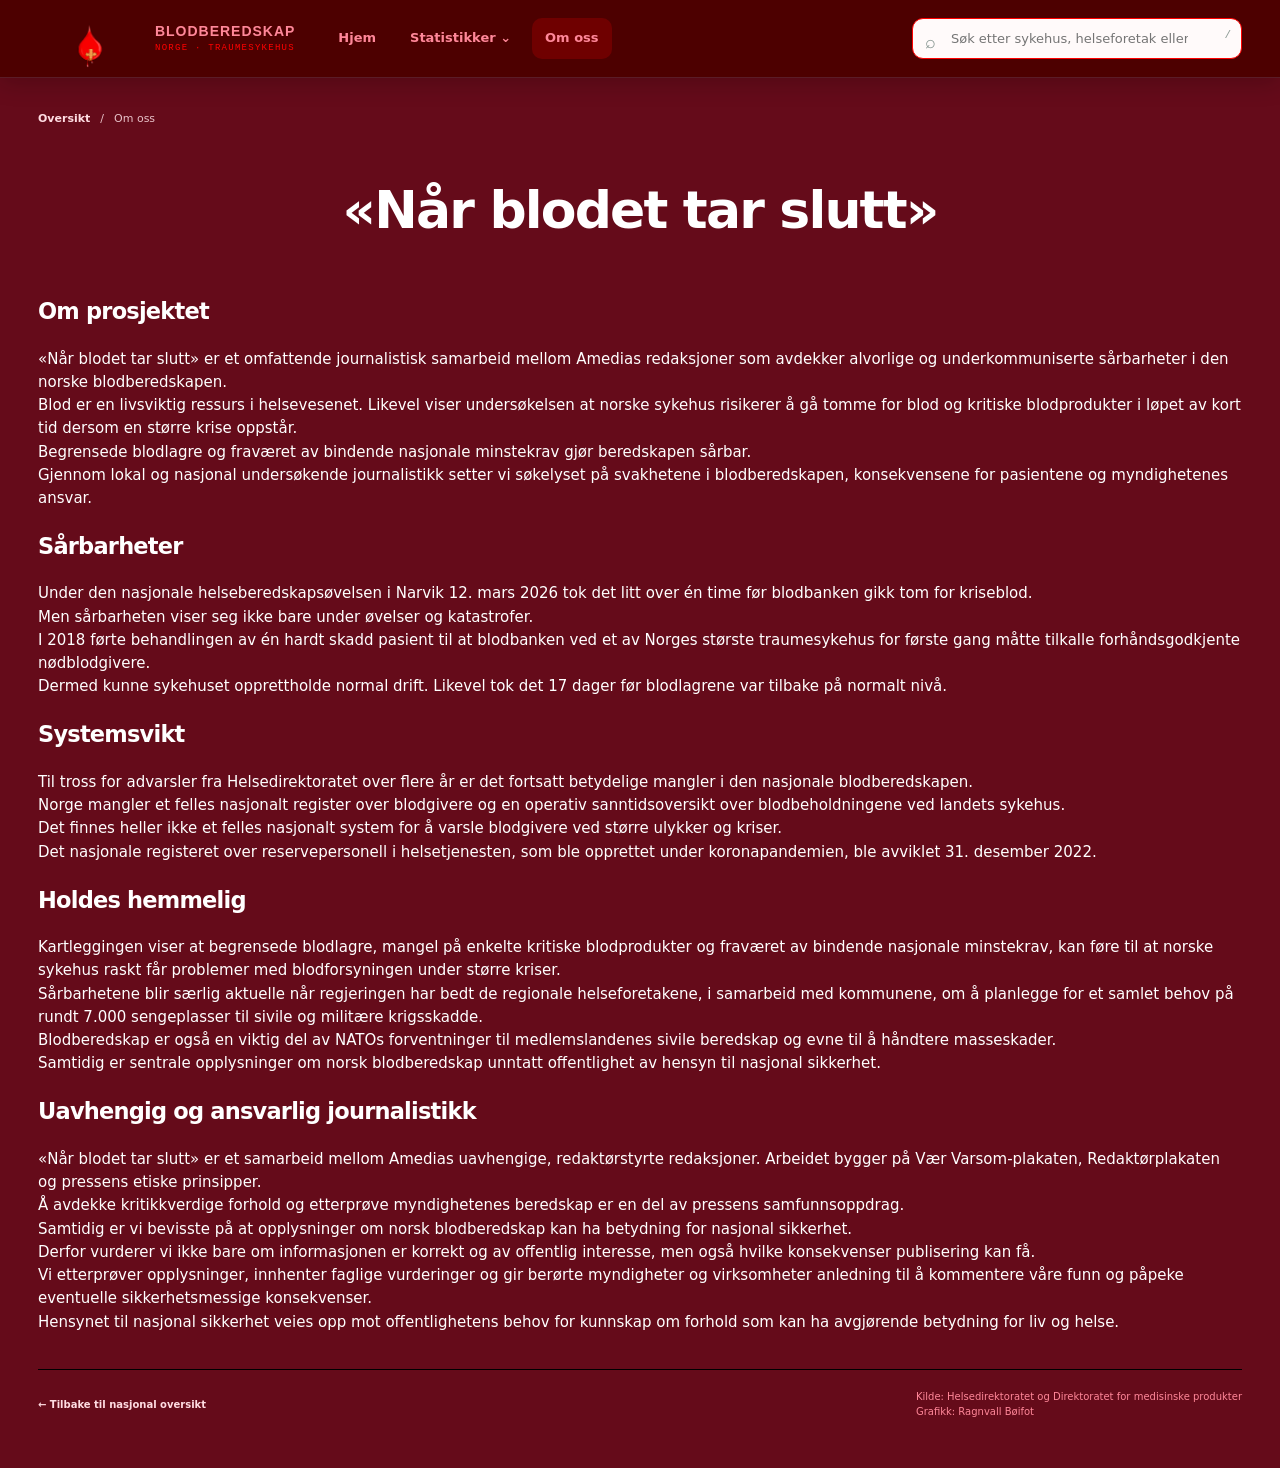
==== commit d90d4d29: "Silly writing mistakes now fixed, color of about text is now white" ====
--- a/about.html
+++ b/about.html
@@ -19,41 +19,41 @@
     </div>
     <section class="about-body">
       <h1 class="about-title">«Når blodet tar slutt»</h1>
+      <h1 class="about-chapter">Om prosjektet</h1>
       <p class="about-text">
-        «Når blodet tar slutt» er et omfattende journalistisk samarbeid mellom Amedias redaksjonene belyser alvorlige og hittil ukjente og underkommuniserte sårbarheter i den norske blodberedskapen.
-        <br>Blod er en kritisk ressurs i helsevesenet, men beredskapen er sårbar.
-        <br>Undersøkelsen avdekker at sykehusene risikerer å gå raskt tomme for blod under kriser, noe som settes i sammenheng med begrensede lagre og fraværet av bindende nasjonale minstekrav.
-        <br>Gjennom nasjonal og lokal journalistikk ønsker vi å styrke den offentlige debatten om norsk helseberedskap.
+        «Når blodet tar slutt» er et omfattende journalistisk samarbeid mellom Amedias redaksjoner som avdekker alvorlige og underkommuniserte sårbarheter i den norske blodberedskapen.
+        <br>Blod er en livsviktig ressurs i helsevesenet. Likevel viser undersøkelsen at norske sykehus risikerer å gå tomme for blod og kritiske blodprodukter i løpet av kort tid dersom en større krise oppstår.
+        <br>Begrensede blodlagre og fraværet av bindende nasjonale minstekrav gjør beredskapen sårbar.
+        <br>Gjennom lokal og nasjonal undersøkende journalistikk setter vi søkelyset på svakhetene i blodberedskapen, konsekvensene for pasientene og myndighetenes ansvar.
       </p>
       <h1 class="about-chapter">Sårbarheter</h1>
       <p class="about-text">
-        Under den nasjonale helseberedskapsøvelsen i Narvik 12. mars 2026 tok det litt over en time før blodbanken gikk tom for kriseblod.
-        <br>Men sårbarheten kommer ikke bare til syne under øvelser eller under katastrofer.
+        Under den nasjonale helseberedskapsøvelsen i Narvik 12. mars 2026 tok det litt over én time før blodbanken gikk tom for kriseblod.
+        <br>Men sårbarheten viser seg ikke bare under øvelser og katastrofer.
         <br>I 2018 førte behandlingen av én hardt skadd pasient til at blodbanken ved et av Norges største traumesykehus for første gang måtte tilkalle forhåndsgodkjente nødblodgivere.
-        <br>Det gjorde at sykehuset kunne opprettholde normal drift. Likevel tok det hele 17 dager før blodlagrene var tilbake på et normalt nivå.
+        <br>Dermed kunne sykehuset opprettholde normal drift. Likevel tok det 17 dager før blodlagrene var tilbake på normalt nivå.
       </p>
       <h1 class="about-chapter">Systemsvikt</h1>
       <p class="about-text">
-        Til tross for advarsler fra Helsedirektoratet åtte år tilbake i tid er det fortsatt kritiske mangler for å sikre en robust helseberedskap i Norge.
-        <br>Det mangler et nasjonalt register over blodgivere.
-        <br>Det mangler et nasjonalt sanntidsregister over blodreservene ved norske sykehus.
-        <br>Det finnes heller ikke et nasjonalt system for å varsle blodgivere ved større ulykker.
-        <br>Et nasjonalt register over helsepersonell etter pandemien ble lagt ned 31. desember 2022.
+        Til tross for advarsler fra Helsedirektoratet over flere år er det fortsatt betydelige mangler i den nasjonale blodberedskapen.
+        <br>Norge mangler et felles nasjonalt register over blodgivere og en operativ sanntidsoversikt over blodbeholdningene ved landets sykehus.
+        <br>Det finnes heller ikke et felles nasjonalt system for å varsle blodgivere ved større ulykker og kriser.
+        <br>Det nasjonale registeret over reservepersonell i helsetjenesten, som ble opprettet under koronapandemien, ble avviklet 31. desember 2022.
       </p>
       <h1 class="about-chapter">Holdes hemmelig </h1>
       <p class="about-text">
-        På grunn av begrensede lagre, mangel på kritiske blodprodukter og fravær av nasjonale minstekrav viser kartleggingen at norske sykehus risikerer å gå tomme for blod og blodprodukter raskt. 
-        <br>Tilstanden til den norske blodberedskapen står i sterk kontrast til kravet som landets helseforetak og kommuner har fått fra regjeringen om å være klare for mottak av 7.000 krigsskadde soldater og sivilister.
-        <br>Norge står også langt fra å innfri NATOs forventninger til sivil beredskap der blodberedskap er et ufravikelig krav i NATOs krav for å håndtere masseskader .
-        <br>Sentrale opplysninger om norsk blodberedskap holdes også hemmelig av hensyn til nasjonal sikkerhet.
+        Kartleggingen viser at begrensede blodlagre, mangel på enkelte kritiske blodprodukter og fraværet av bindende nasjonale minstekrav, kan føre til at norske sykehus raskt får problemer med blodforsyningen under større kriser.
+        <br>Sårbarhetene blir særlig aktuelle når regjeringen har bedt de regionale helseforetakene, i samarbeid med kommunene, om å planlegge for et samlet behov på rundt 7.000 sengeplasser til sivile og militære krigsskadde.
+        <br>Blodberedskap er også en viktig del av NATOs forventninger til medlemslandenes sivile beredskap og evne til å håndtere masseskader.
+        <br>Samtidig er sentrale opplysninger om norsk blodberedskap unntatt offentlighet av hensyn til nasjonal sikkerhet.
       </p>
       <h1 class="about-chapter">Uavhengig og ansvarlig journalistikk</h1>
       <p class="about-text">
-        «Når blodet tar slutt» er et journalistisk samarbeid mellom Amedias uavhengige og redaktørstyrte redaksjoner. Arbeidet bygger på Vær Varsom-plakaten, Redaktørplakaten og pressens etiske prinsipper.
+        «Når blodet tar slutt» er et samarbeid mellom Amedias uavhengige, redaktørstyrte redaksjoner. Arbeidet bygger på Vær Varsom-plakaten, Redaktørplakaten og pressens etiske prinsipper.
         <br>Å avdekke kritikkverdige forhold og etterprøve myndighetenes beredskap er en del av pressens samfunnsoppdrag.
         <br>Samtidig er vi bevisste på at opplysninger om norsk blodberedskap kan ha betydning for nasjonal sikkerhet.
-        <br>Derfor vurderer vi ikke bare om informasjonen er korrekt og av offentlig interesse, men også om hvilke konsekvenser det kan få å publisere.
-        <br>Vi etterprøver opplysninger, innhenter relevante faglige vurderinger og gir berørte myndigheter og virksomheter anledning til å kommentere våre funn og påpeke eventuelle sikkerhetsmessige konsekvenser.
+        <br>Derfor vurderer vi ikke bare om informasjonen er korrekt og av offentlig interesse, men også hvilke konsekvenser publisering kan få.
+        <br>Vi etterprøver opplysninger, innhenter faglige vurderinger og gir berørte myndigheter og virksomheter anledning til å kommentere våre funn og påpeke eventuelle sikkerhetsmessige konsekvenser.
         <br>Hensynet til nasjonal sikkerhet veies opp mot offentlighetens behov for kunnskap om forhold som kan ha avgjørende betydning for liv og helse.
       </p>
     </section>
--- a/assets/styles.css
+++ b/assets/styles.css
@@ -876,7 +876,8 @@
   border-top:1px solid var(--border-color)
 }
 .about-shell {
-  min-height:calc(100vh - 150px)
+  min-height:calc(100vh - 150px);
+  color: #ffffff
 }
 .about-body {
   min-height:65vh;
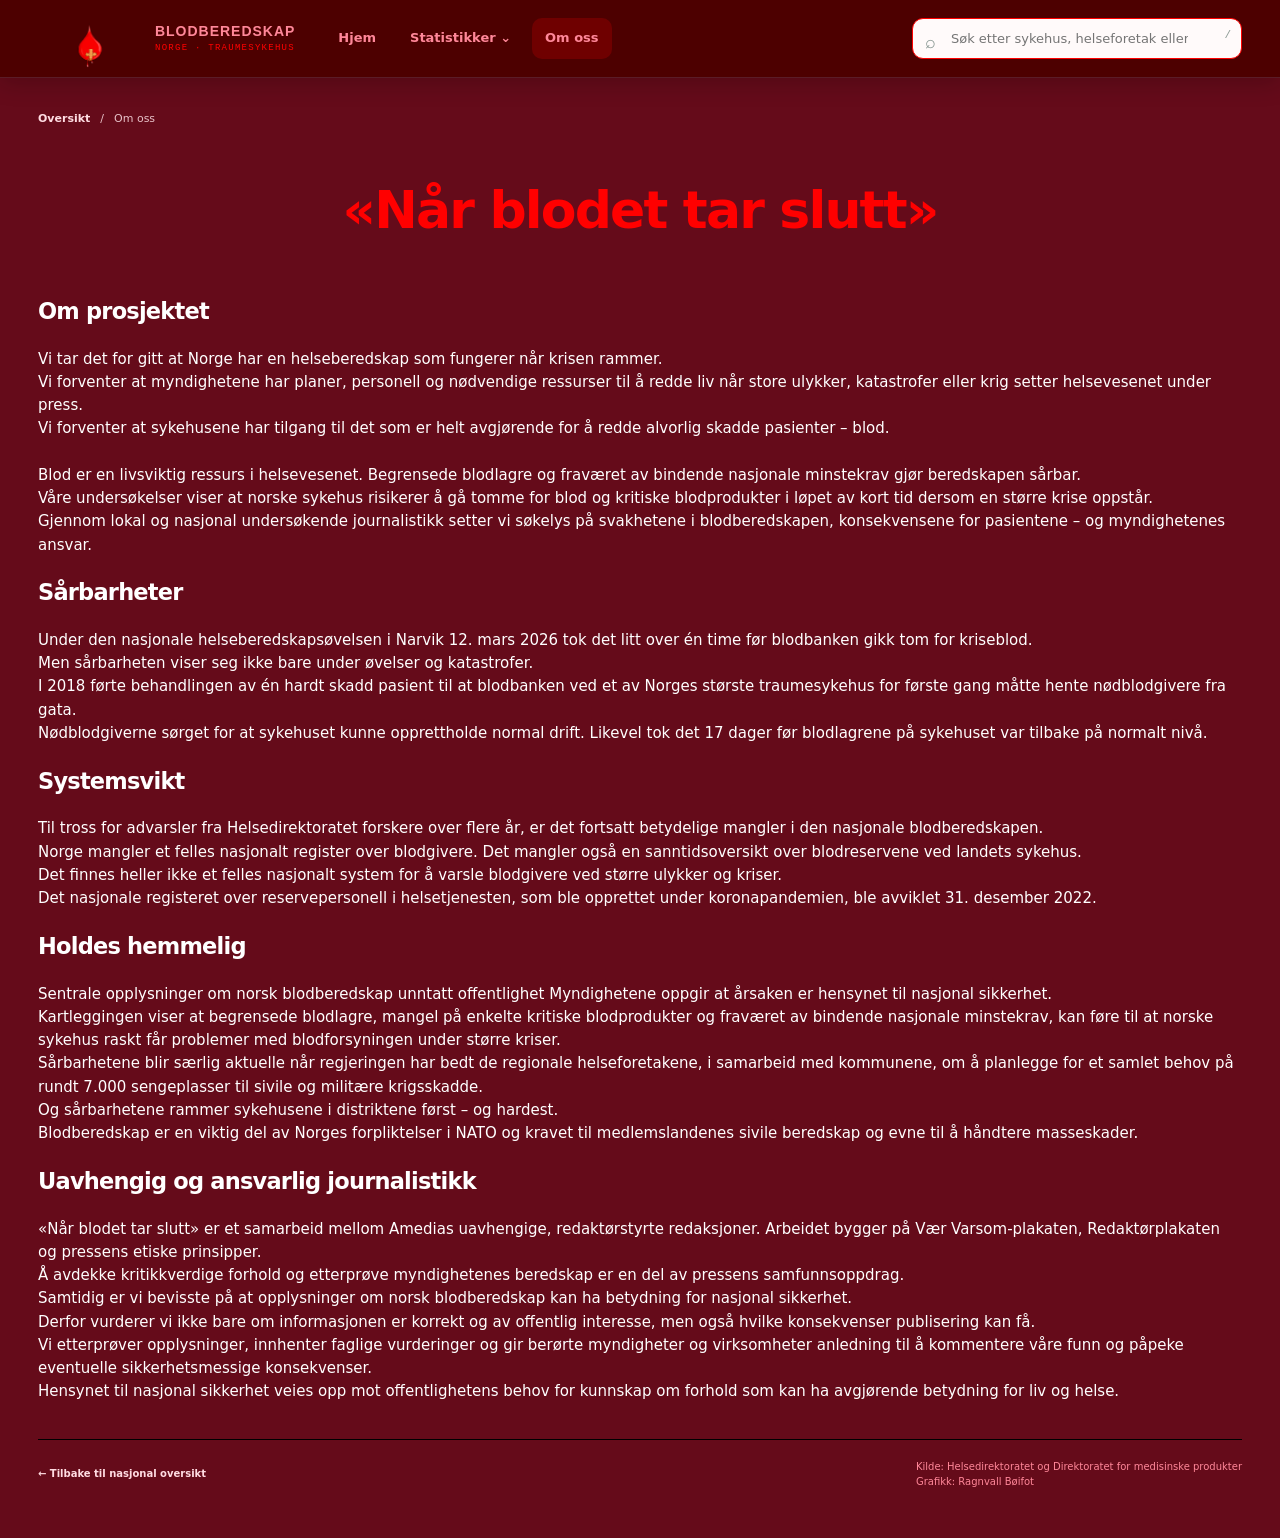
==== commit 15714ed7: "Edited the text in about.html" ====
--- a/about.html
+++ b/about.html
@@ -21,31 +21,35 @@
       <h1 class="about-title">«Når blodet tar slutt»</h1>
       <h1 class="about-chapter">Om prosjektet</h1>
       <p class="about-text">
-        «Når blodet tar slutt» er et omfattende journalistisk samarbeid mellom Amedias redaksjoner som avdekker alvorlige og underkommuniserte sårbarheter i den norske blodberedskapen.
-        <br>Blod er en livsviktig ressurs i helsevesenet. Likevel viser undersøkelsen at norske sykehus risikerer å gå tomme for blod og kritiske blodprodukter i løpet av kort tid dersom en større krise oppstår.
-        <br>Begrensede blodlagre og fraværet av bindende nasjonale minstekrav gjør beredskapen sårbar.
-        <br>Gjennom lokal og nasjonal undersøkende journalistikk setter vi søkelyset på svakhetene i blodberedskapen, konsekvensene for pasientene og myndighetenes ansvar.
+        Vi tar det for gitt at Norge har en helseberedskap som fungerer når krisen rammer.
+        <br>Vi forventer at myndighetene har planer, personell og nødvendige ressurser til å redde liv når store ulykker, katastrofer eller krig setter helsevesenet under press.
+        <br>Vi forventer at sykehusene har tilgang til det som er helt avgjørende for å redde alvorlig skadde pasienter – blod.
+        <br>
+        <br>Blod er en livsviktig ressurs i helsevesenet. Begrensede blodlagre og fraværet av bindende nasjonale minstekrav gjør beredskapen sårbar.
+        <br>Våre undersøkelser viser at norske sykehus risikerer å gå tomme for blod og kritiske blodprodukter i løpet av kort tid dersom en større krise oppstår.
+        <br>Gjennom lokal og nasjonal undersøkende journalistikk setter vi søkelys på svakhetene i blodberedskapen, konsekvensene for pasientene – og myndighetenes ansvar.
       </p>
       <h1 class="about-chapter">Sårbarheter</h1>
       <p class="about-text">
         Under den nasjonale helseberedskapsøvelsen i Narvik 12. mars 2026 tok det litt over én time før blodbanken gikk tom for kriseblod.
         <br>Men sårbarheten viser seg ikke bare under øvelser og katastrofer.
-        <br>I 2018 førte behandlingen av én hardt skadd pasient til at blodbanken ved et av Norges største traumesykehus for første gang måtte tilkalle forhåndsgodkjente nødblodgivere.
-        <br>Dermed kunne sykehuset opprettholde normal drift. Likevel tok det 17 dager før blodlagrene var tilbake på normalt nivå.
+        <br>I 2018 førte behandlingen av én hardt skadd pasient til at blodbanken ved et av Norges største traumesykehus for første gang måtte hente nødblodgivere fra gata.
+        <br>Nødblodgiverne sørget for at sykehuset kunne opprettholde normal drift. Likevel tok det 17 dager før blodlagrene på sykehuset var tilbake på normalt nivå.
       </p>
       <h1 class="about-chapter">Systemsvikt</h1>
       <p class="about-text">
-        Til tross for advarsler fra Helsedirektoratet over flere år er det fortsatt betydelige mangler i den nasjonale blodberedskapen.
-        <br>Norge mangler et felles nasjonalt register over blodgivere og en operativ sanntidsoversikt over blodbeholdningene ved landets sykehus.
+        Til tross for advarsler fra Helsedirektoratet forskere over flere år, er det fortsatt betydelige mangler i den nasjonale blodberedskapen.
+        <br>Norge mangler et felles nasjonalt register over blodgivere. Det mangler også en sanntidsoversikt over blodreservene ved landets sykehus.
         <br>Det finnes heller ikke et felles nasjonalt system for å varsle blodgivere ved større ulykker og kriser.
         <br>Det nasjonale registeret over reservepersonell i helsetjenesten, som ble opprettet under koronapandemien, ble avviklet 31. desember 2022.
       </p>
       <h1 class="about-chapter">Holdes hemmelig </h1>
       <p class="about-text">
-        Kartleggingen viser at begrensede blodlagre, mangel på enkelte kritiske blodprodukter og fraværet av bindende nasjonale minstekrav, kan føre til at norske sykehus raskt får problemer med blodforsyningen under større kriser.
+        Sentrale opplysninger om norsk blodberedskap unntatt offentlighet Myndighetene oppgir at årsaken er hensynet til nasjonal sikkerhet.
+        <br>Kartleggingen viser at begrensede blodlagre, mangel på enkelte kritiske blodprodukter og fraværet av bindende nasjonale minstekrav, kan føre til at norske sykehus raskt får problemer med blodforsyningen under større kriser.
         <br>Sårbarhetene blir særlig aktuelle når regjeringen har bedt de regionale helseforetakene, i samarbeid med kommunene, om å planlegge for et samlet behov på rundt 7.000 sengeplasser til sivile og militære krigsskadde.
-        <br>Blodberedskap er også en viktig del av NATOs forventninger til medlemslandenes sivile beredskap og evne til å håndtere masseskader.
-        <br>Samtidig er sentrale opplysninger om norsk blodberedskap unntatt offentlighet av hensyn til nasjonal sikkerhet.
+        <br>Og sårbarhetene rammer sykehusene i distriktene først – og hardest.
+        <br>Blodberedskap er en viktig del av Norges forpliktelser i NATO og kravet til medlemslandenes sivile beredskap og evne til å håndtere masseskader.
       </p>
       <h1 class="about-chapter">Uavhengig og ansvarlig journalistikk</h1>
       <p class="about-text">
@@ -66,4 +70,4 @@
   <script src="./assets/common.js"></script>
   <script src="./assets/blood-rain.js"></script>
 </body>
-</html>
+</html>
--- a/assets/styles.css
+++ b/assets/styles.css
@@ -80,10 +80,6 @@
 button {
   cursor:pointer
 }
-.about-title {
-  font-size: 52px;
-  text-align: center;
-}
 .page-shell {
   max-width:1500px;
   margin:0 auto;
@@ -879,6 +875,11 @@
   min-height:calc(100vh - 150px);
   color: #ffffff
 }
+.about-title {
+  font-size: 52px;
+  text-align: center;
+  color: #ff0000
+}
 .about-body {
   min-height:65vh;
   background:transparent
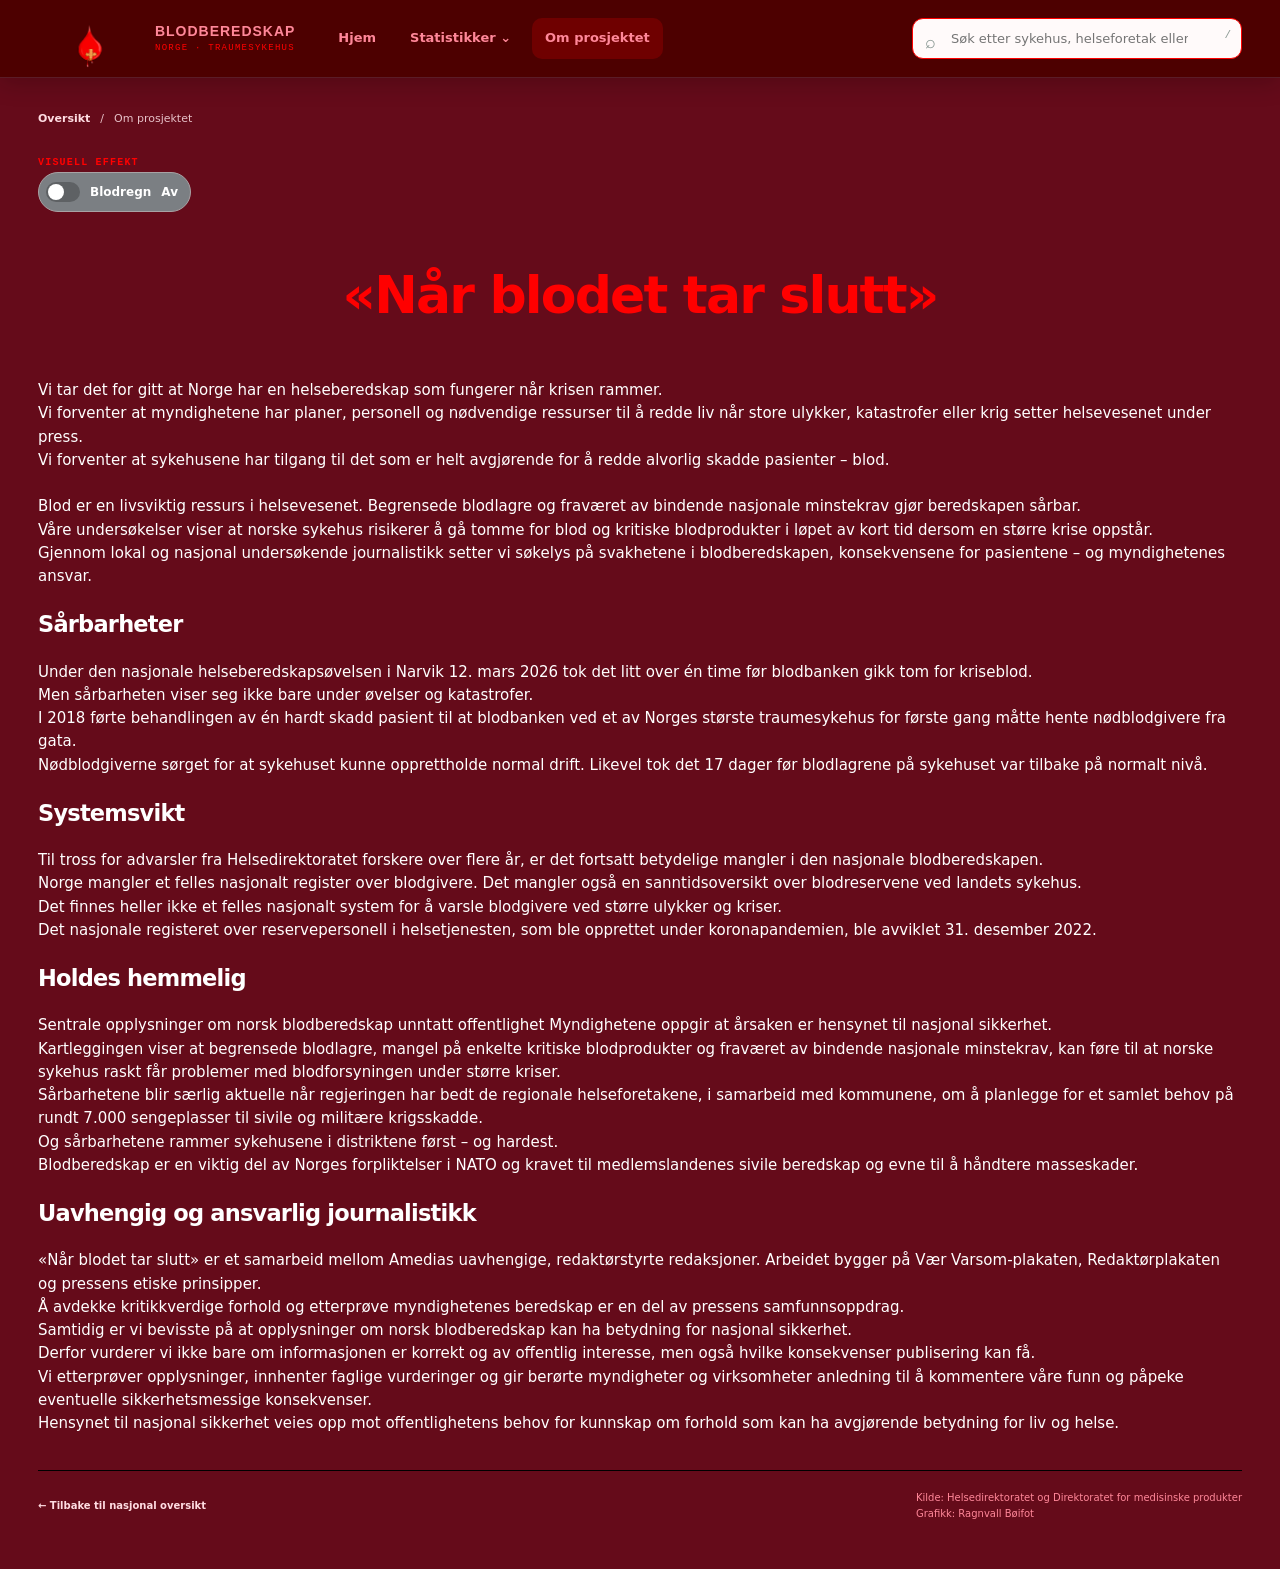
==== commit 9ce65abb: "Made the "om oss" text → "om prosjektet" universally Changed the frontpage title Changed the frequen" ====
--- a/about.html
+++ b/about.html
@@ -15,11 +15,17 @@
     <div class="breadcrumbs">
       <a href="./">Oversikt</a>
       <span>/</span>
-      <span>Om oss</span>
+      <span>Om prosjektet</span>
     </div>
+    <section>
+      <span class="blood-rain-control-label">Visuell effekt<br></span>
+      <button id="blood-rain-toggle" class="blood-rain-toggle" type="button" aria-pressed="false" aria-label="Slå blodregn på eller av">
+        <span class="blood-rain-switch-track"><span class="blood-rain-switch-thumb"></span></span>
+        <span>Blodregn</span><span data-blood-rain-state>Av</span>
+      </button>
+    </section>
     <section class="about-body">
       <h1 class="about-title">«Når blodet tar slutt»</h1>
-      <h1 class="about-chapter">Om prosjektet</h1>
       <p class="about-text">
         Vi tar det for gitt at Norge har en helseberedskap som fungerer når krisen rammer.
         <br>Vi forventer at myndighetene har planer, personell og nødvendige ressurser til å redde liv når store ulykker, katastrofer eller krig setter helsevesenet under press.
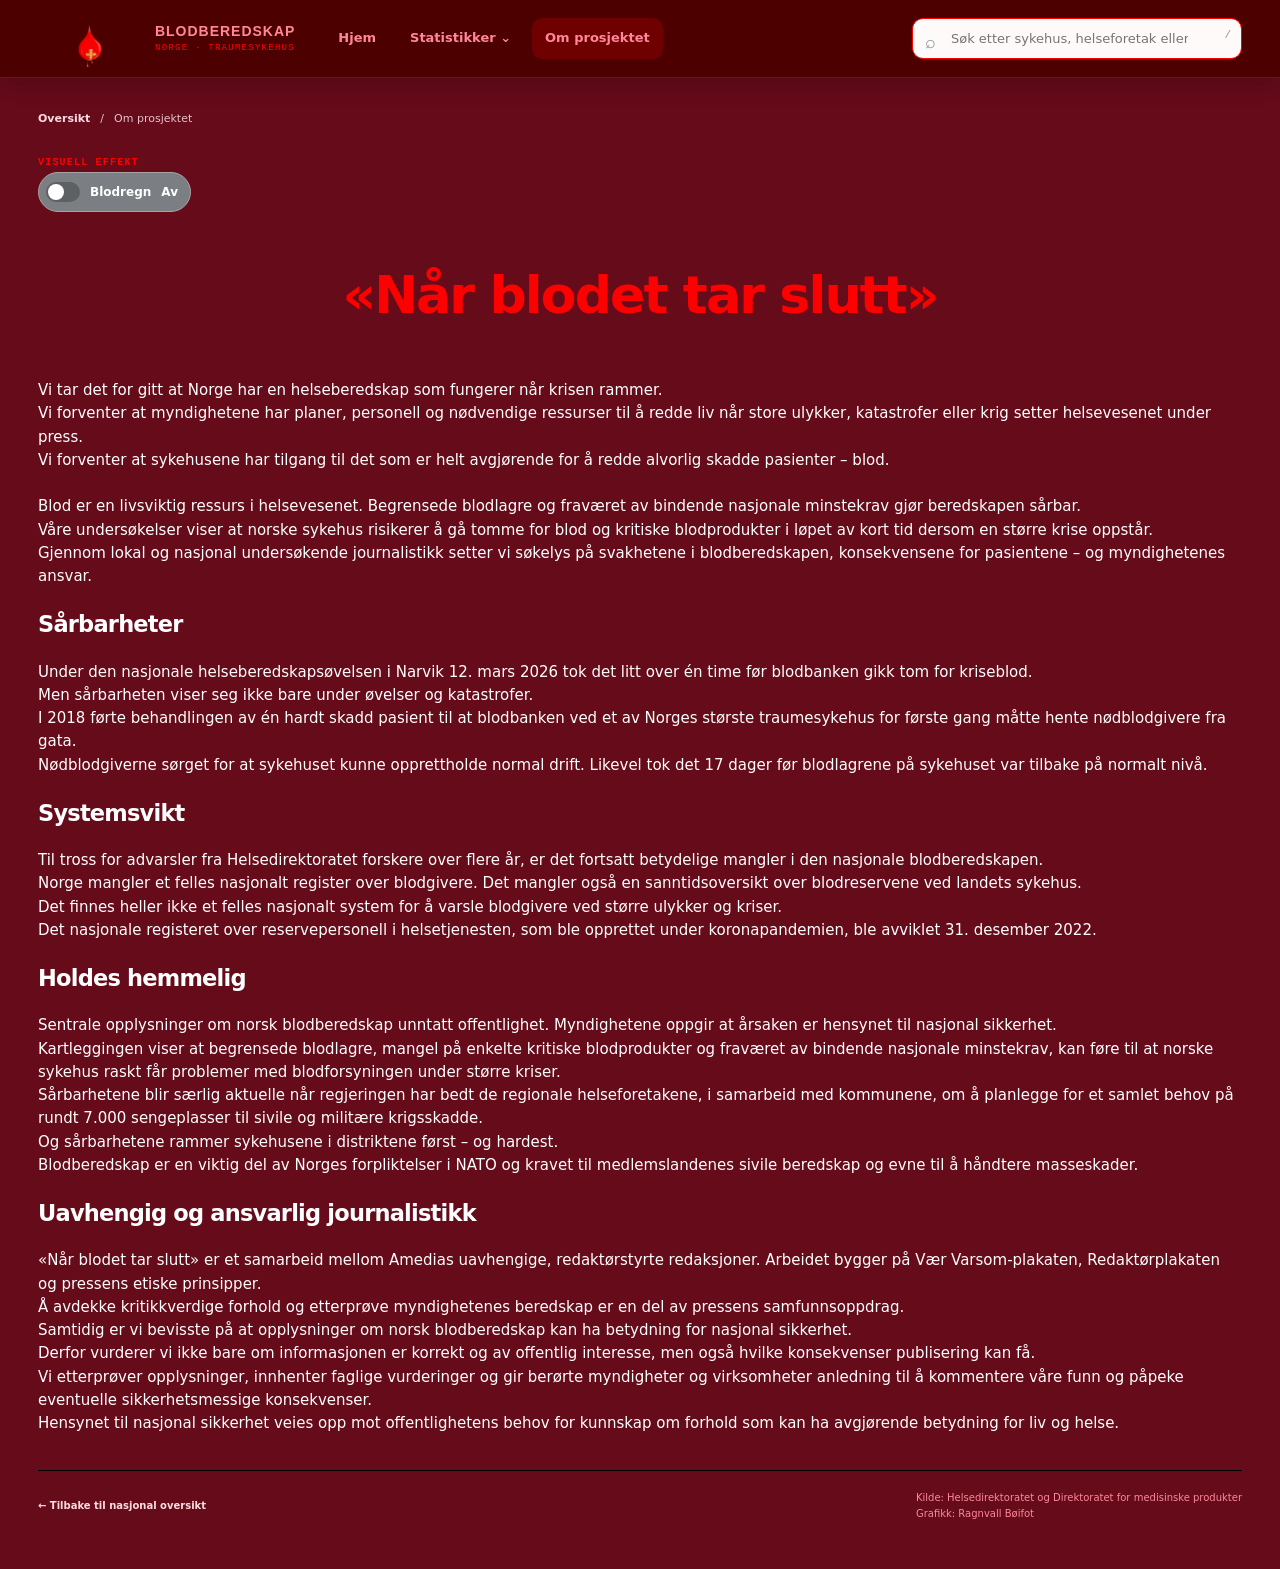
==== commit 54c5cb14: "Added missing period at the end of a sentence" ====
--- a/about.html
+++ b/about.html
@@ -51,7 +51,7 @@
       </p>
       <h1 class="about-chapter">Holdes hemmelig </h1>
       <p class="about-text">
-        Sentrale opplysninger om norsk blodberedskap unntatt offentlighet Myndighetene oppgir at årsaken er hensynet til nasjonal sikkerhet.
+        Sentrale opplysninger om norsk blodberedskap unntatt offentlighet. Myndighetene oppgir at årsaken er hensynet til nasjonal sikkerhet.
         <br>Kartleggingen viser at begrensede blodlagre, mangel på enkelte kritiske blodprodukter og fraværet av bindende nasjonale minstekrav, kan føre til at norske sykehus raskt får problemer med blodforsyningen under større kriser.
         <br>Sårbarhetene blir særlig aktuelle når regjeringen har bedt de regionale helseforetakene, i samarbeid med kommunene, om å planlegge for et samlet behov på rundt 7.000 sengeplasser til sivile og militære krigsskadde.
         <br>Og sårbarhetene rammer sykehusene i distriktene først – og hardest.
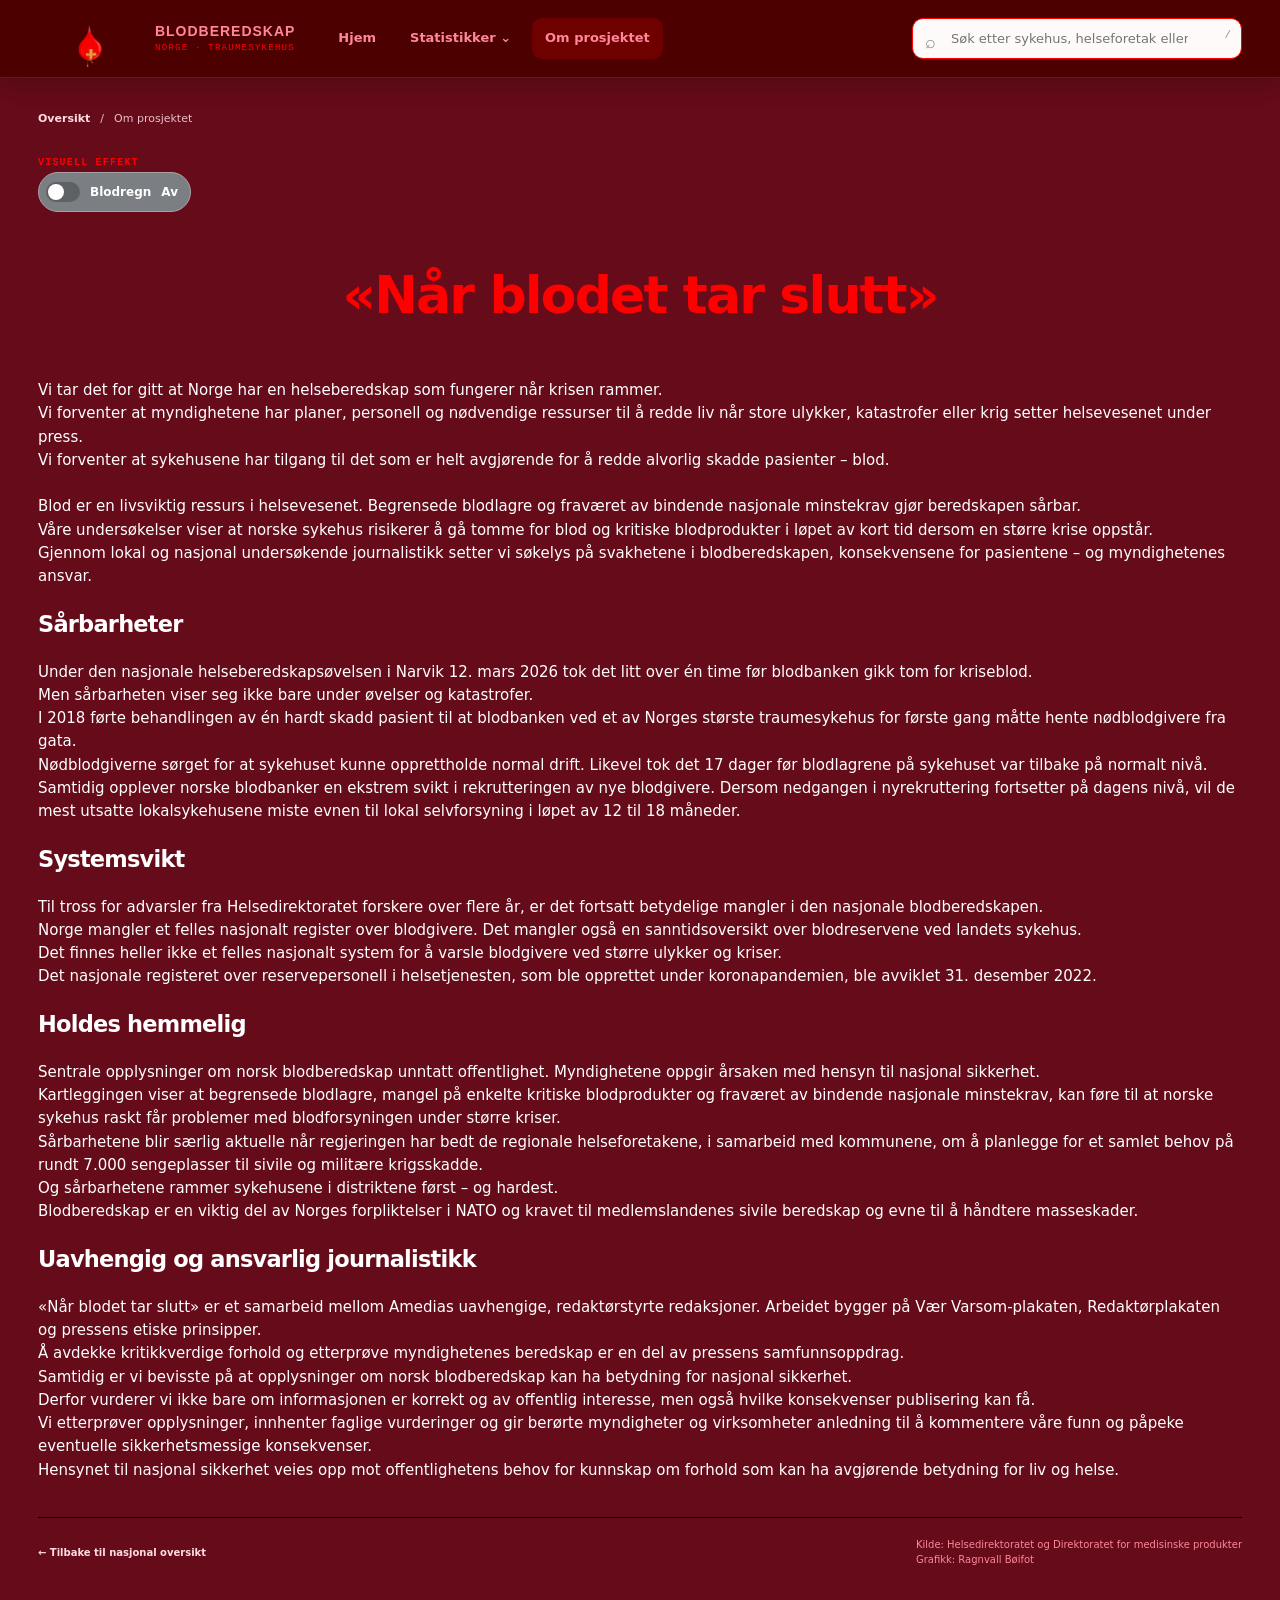
==== commit 1a4e077e: "New about-us lines" ====
--- a/about.html
+++ b/about.html
@@ -41,6 +41,7 @@
         <br>Men sårbarheten viser seg ikke bare under øvelser og katastrofer.
         <br>I 2018 førte behandlingen av én hardt skadd pasient til at blodbanken ved et av Norges største traumesykehus for første gang måtte hente nødblodgivere fra gata.
         <br>Nødblodgiverne sørget for at sykehuset kunne opprettholde normal drift. Likevel tok det 17 dager før blodlagrene på sykehuset var tilbake på normalt nivå.
+        <br>Samtidig opplever norske blodbanker en ekstrem svikt i rekrutteringen av nye blodgivere. Dersom nedgangen i nyrekruttering fortsetter på dagens nivå, vil de mest utsatte lokalsykehusene miste evnen til lokal selvforsyning i løpet av 12 til 18 måneder.
       </p>
       <h1 class="about-chapter">Systemsvikt</h1>
       <p class="about-text">
@@ -51,7 +52,7 @@
       </p>
       <h1 class="about-chapter">Holdes hemmelig </h1>
       <p class="about-text">
-        Sentrale opplysninger om norsk blodberedskap unntatt offentlighet. Myndighetene oppgir at årsaken er hensynet til nasjonal sikkerhet.
+        Sentrale opplysninger om norsk blodberedskap unntatt offentlighet. Myndighetene oppgir årsaken med hensyn til nasjonal sikkerhet.
         <br>Kartleggingen viser at begrensede blodlagre, mangel på enkelte kritiske blodprodukter og fraværet av bindende nasjonale minstekrav, kan føre til at norske sykehus raskt får problemer med blodforsyningen under større kriser.
         <br>Sårbarhetene blir særlig aktuelle når regjeringen har bedt de regionale helseforetakene, i samarbeid med kommunene, om å planlegge for et samlet behov på rundt 7.000 sengeplasser til sivile og militære krigsskadde.
         <br>Og sårbarhetene rammer sykehusene i distriktene først – og hardest.
